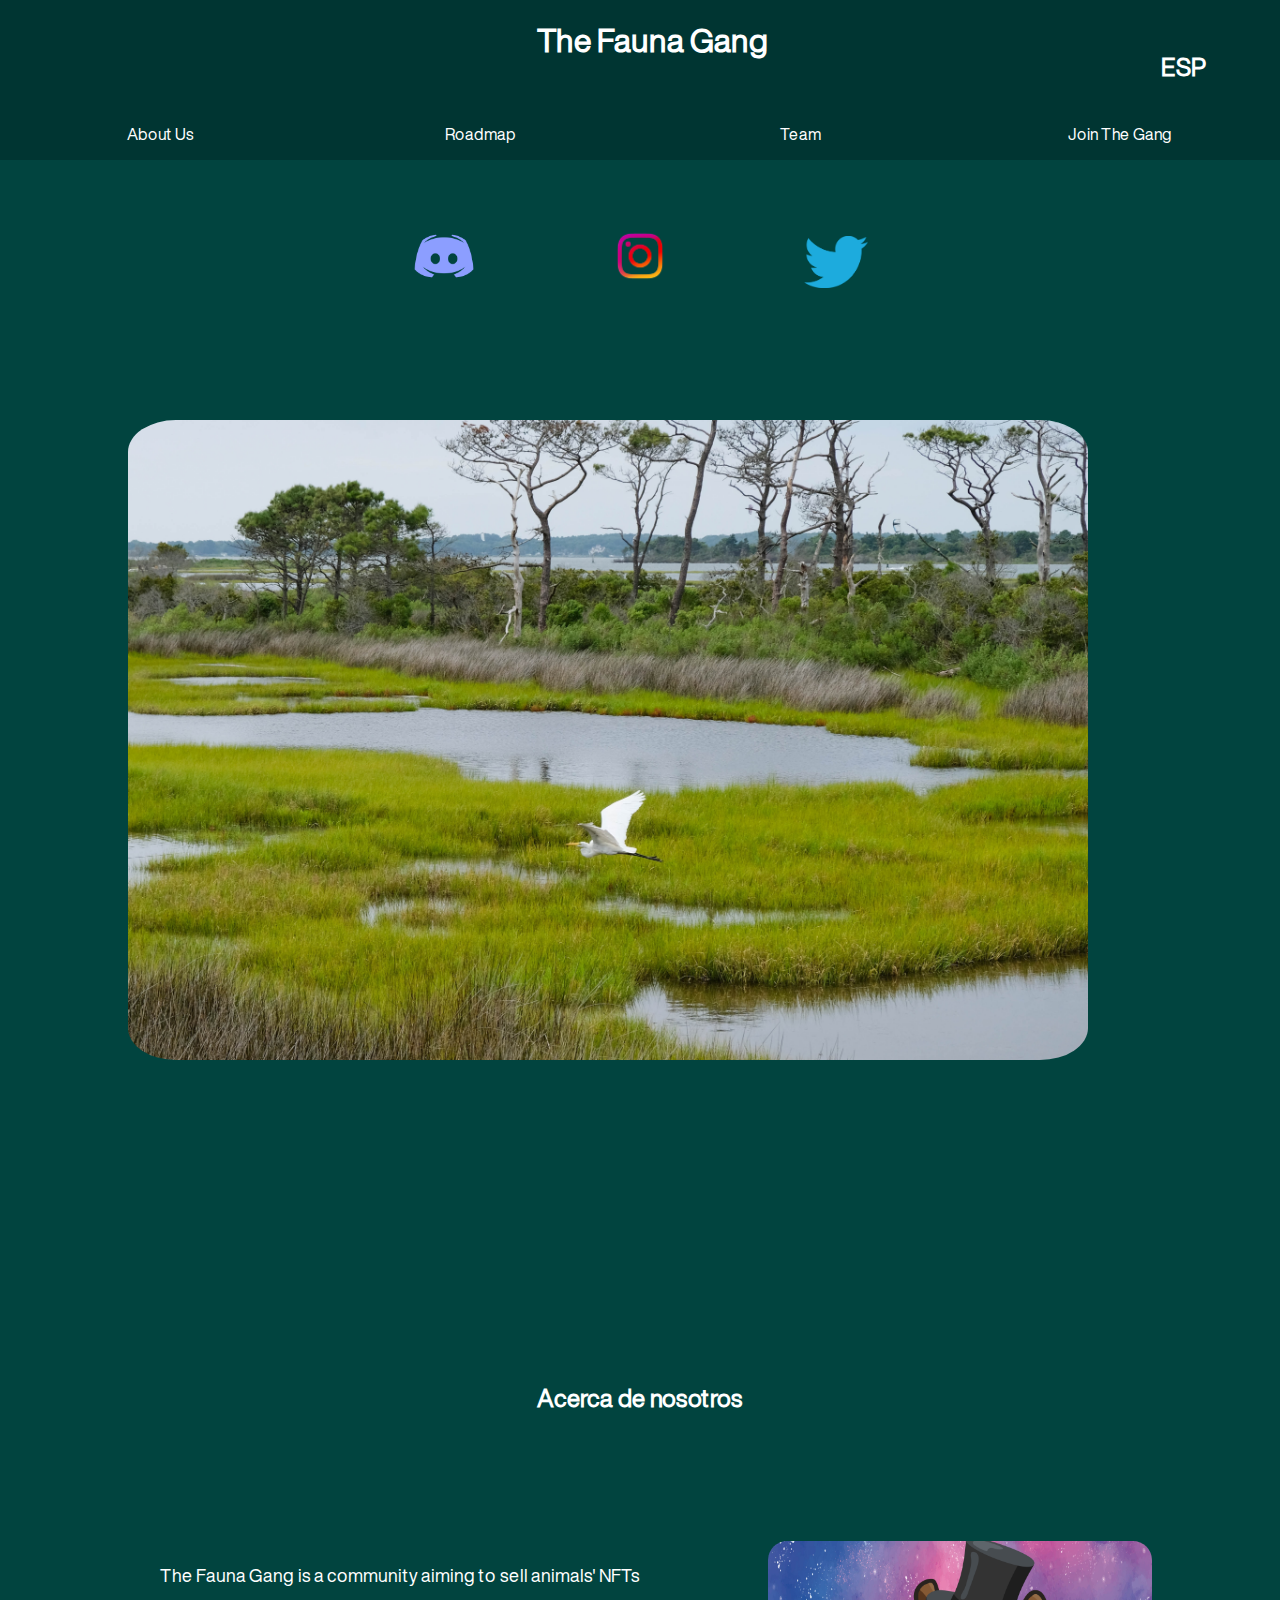
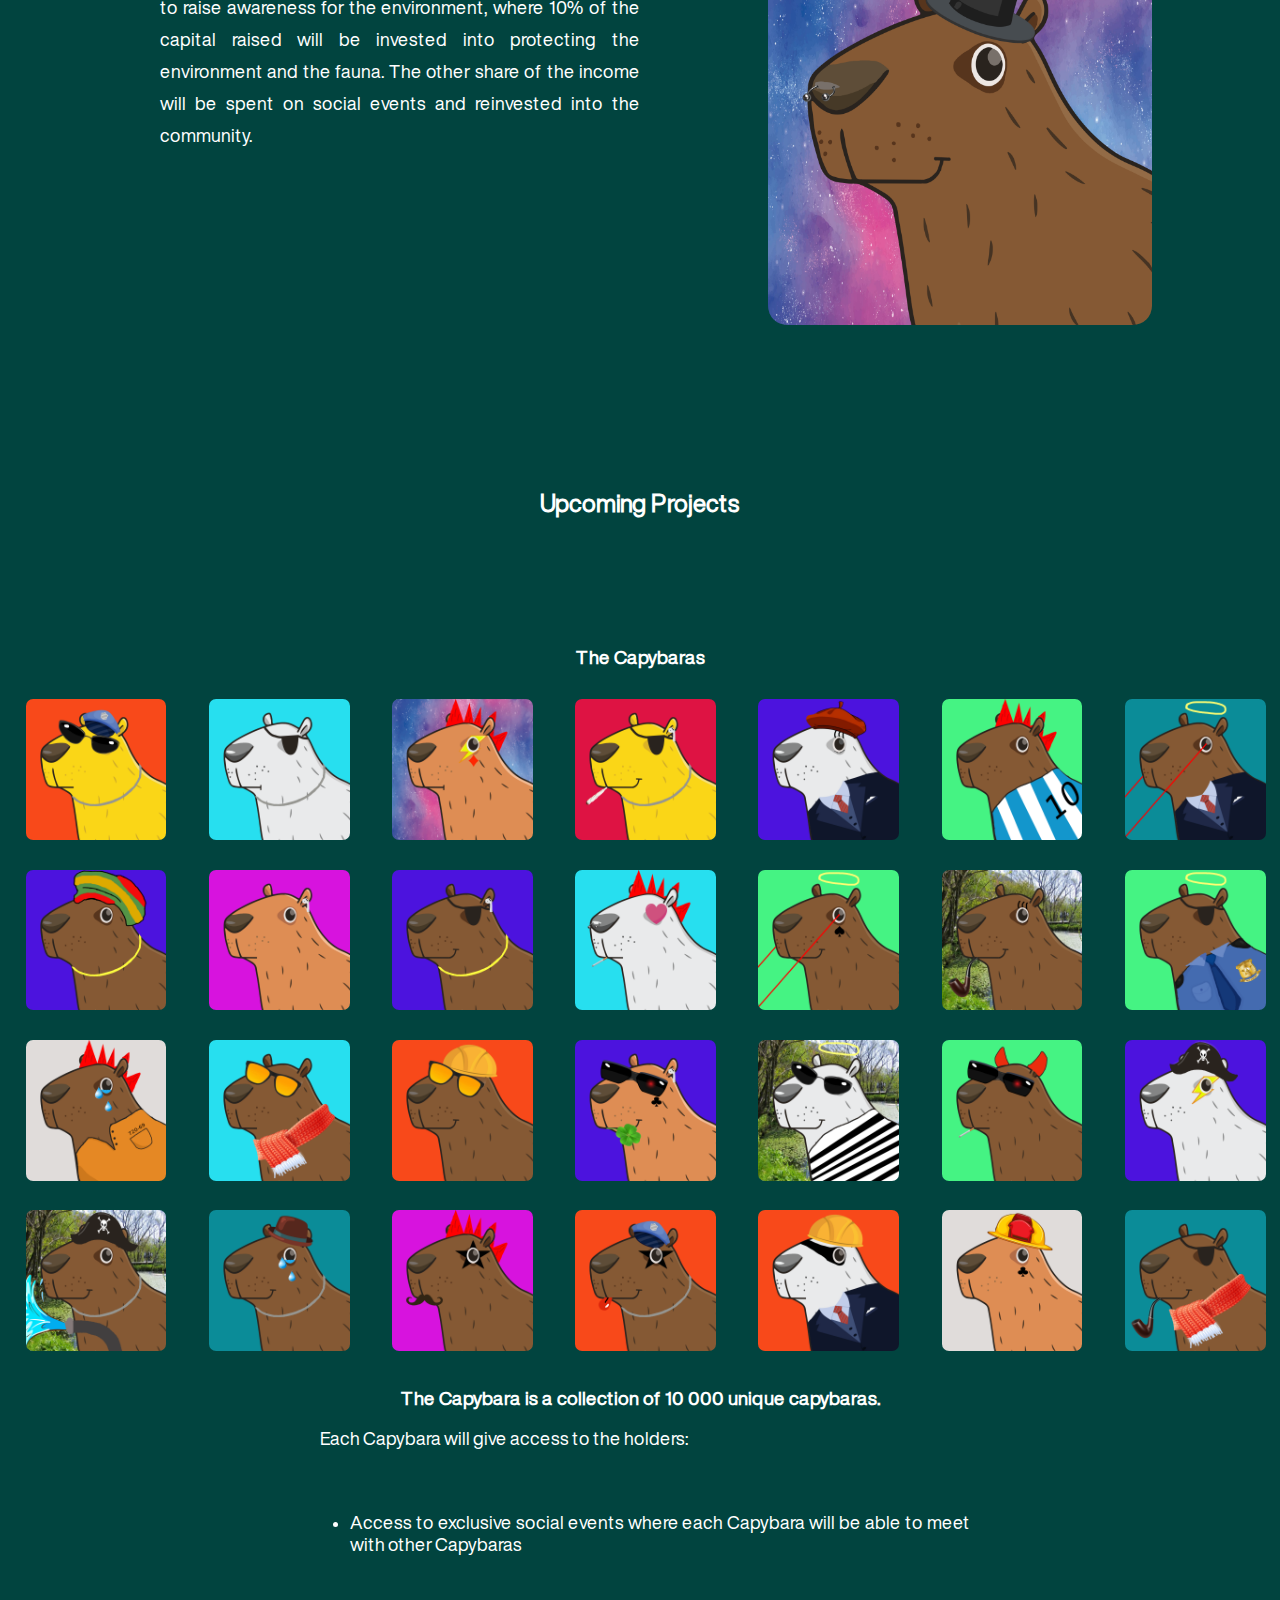
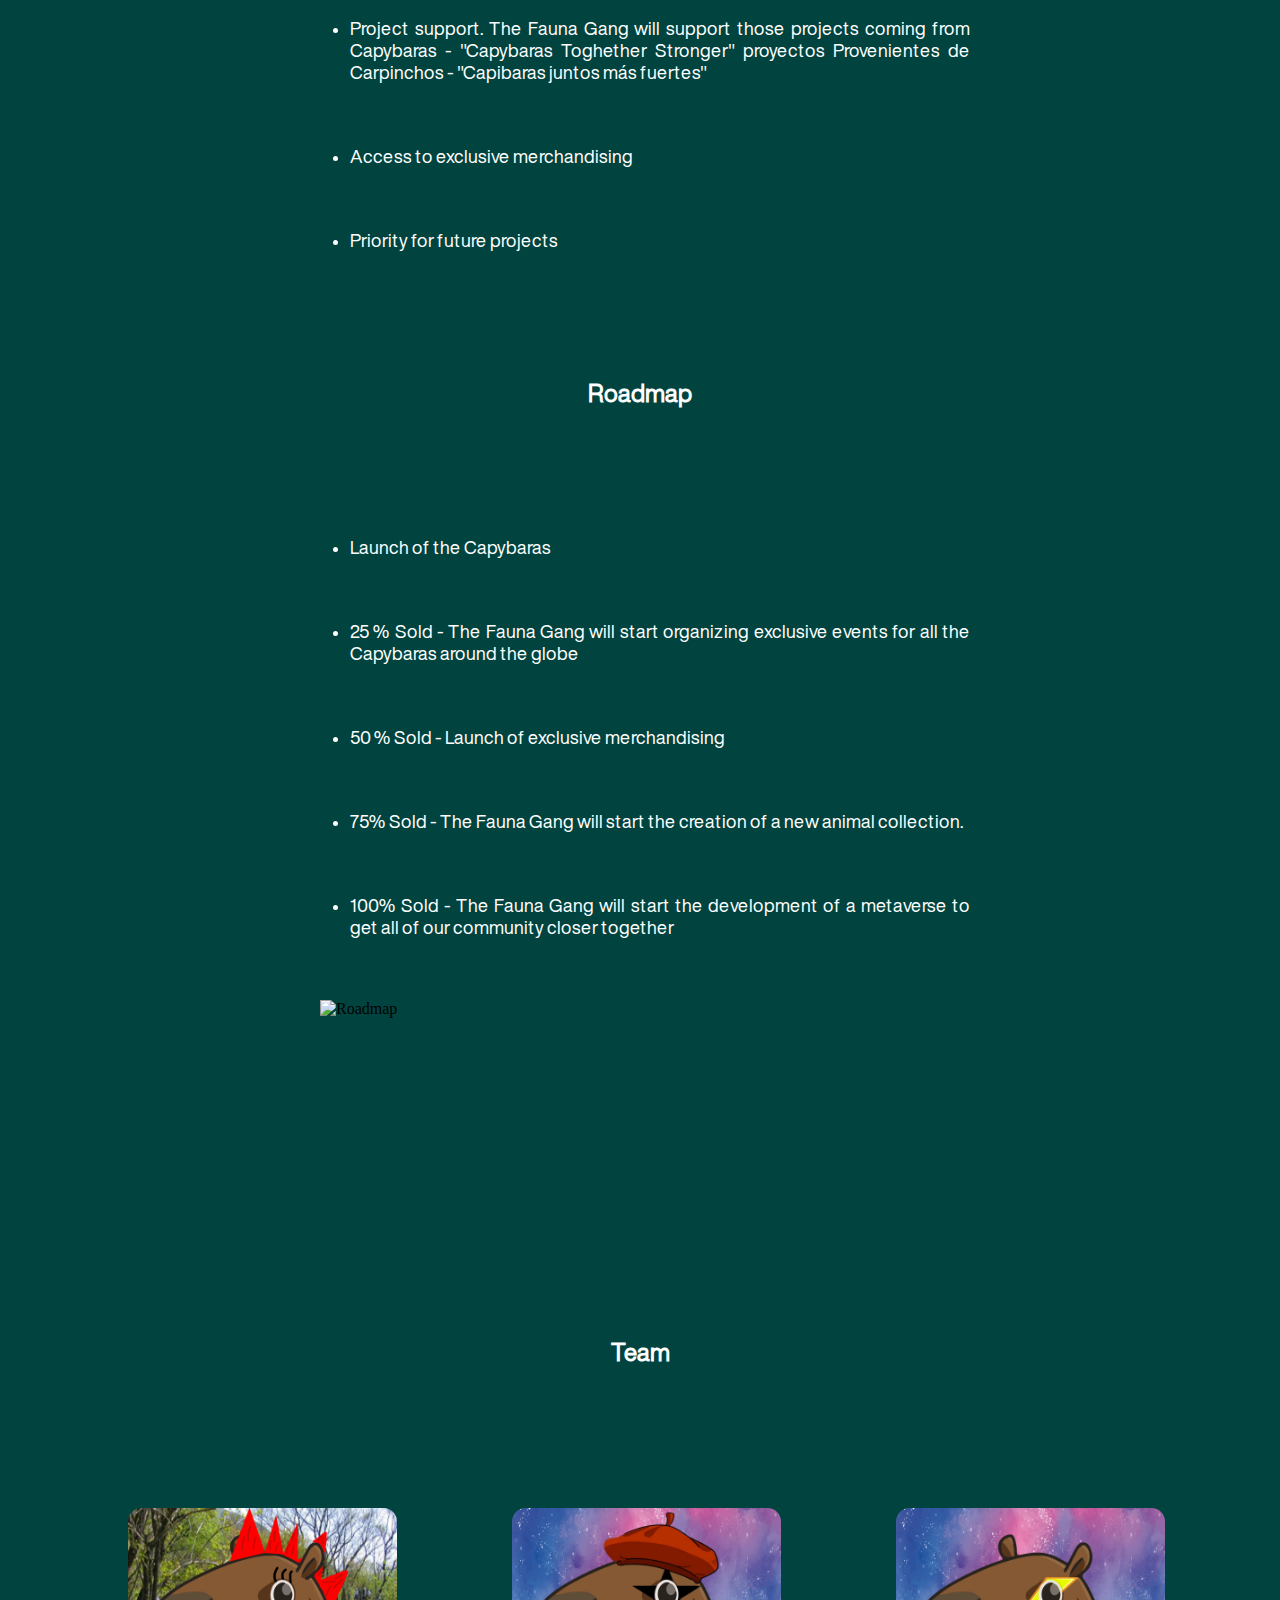
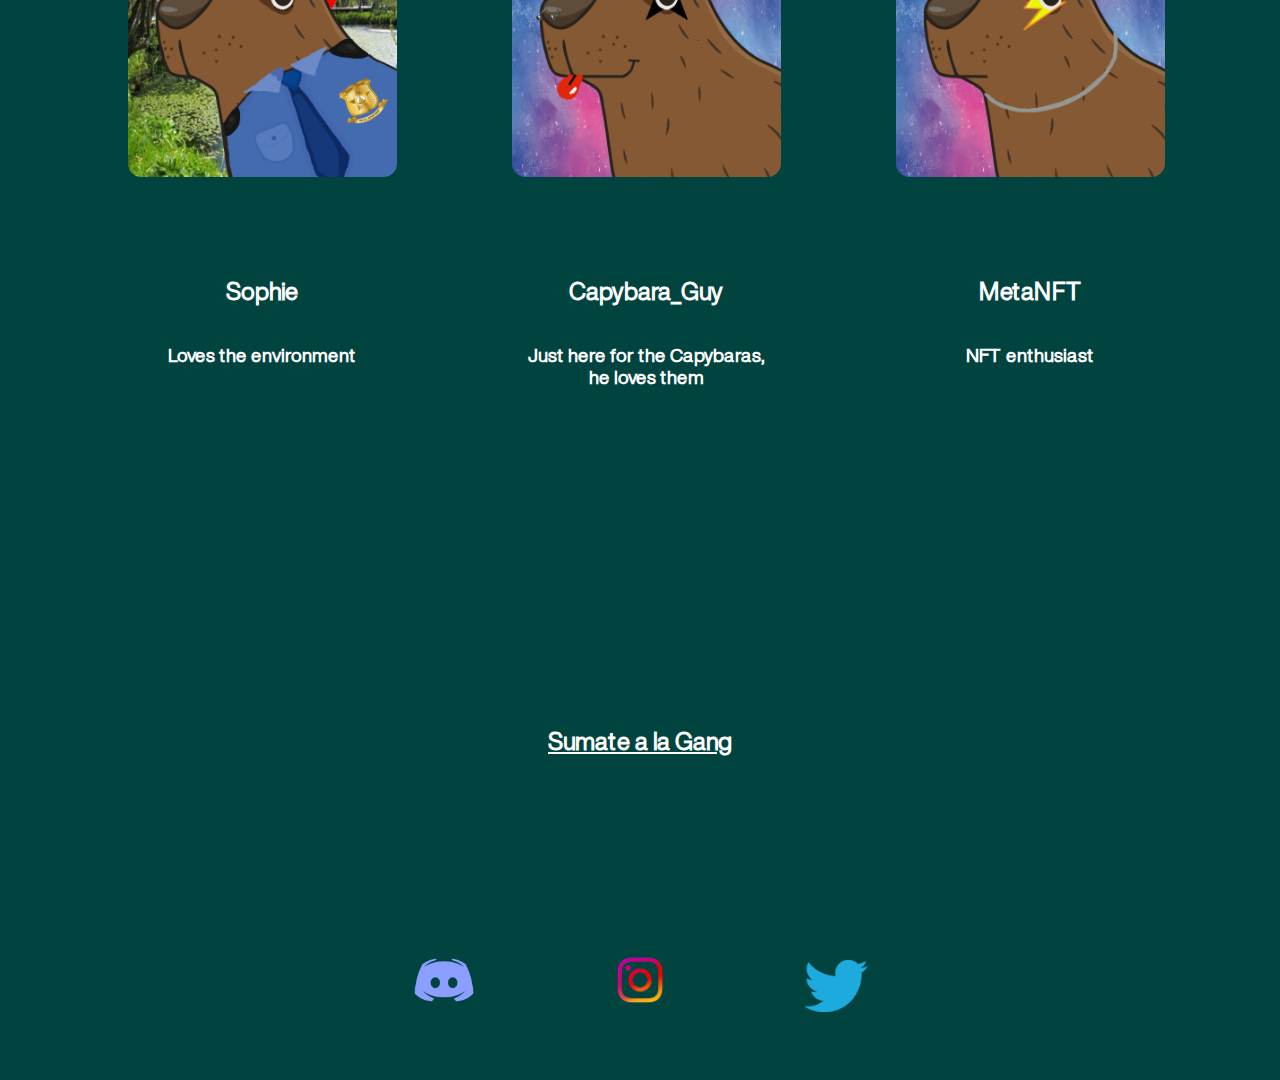
==== english.html @ be714144 "dropdown english" ====
<!DOCTYPE html>
<html>
    <head>
        <Title>The Fauna Gang</Title>
        <link rel="stylesheet" href="style.css">
        <link rel="icon" type="image/png" sizes="32x32" href="images/favicon-32x32.png">
        <meta name="viewport" content="width=device-width">
    </head>
    <body>
        <div id="menu">
            <div id="header">
                <div id="dropdown">
                    <button id="drop_button"><img style="width: 100%;" src="images/menu_logo.png" alt="Menu"></button>
                    <div id="dropdown-content">
                        <a href="#AU">Acerca de nosotros</a>
                        <a href="#Road">Roadmap</a>
                        <a href="#Team">Equipo</a>
                        <a href="#JTG">Join The Gang</a>
                    </div>
                </div>
                <div id = "the_fauna_gang">
                    <h1>The Fauna Gang</h1>
                </div>
                <div id = "language">
                    <a id = "language_link" href="index.html"><h2>ESP</h2></a>
                </div>
            </div>
            <ul id="ulnav">
                <li class="links"><a href="#AU">About Us</a></li>
                <li class="links"><a href="#Road">Roadmap</a></li>
                <li class="links"><a href="#Team">Team</a></li>
                <li class="links"><a href="#JTG">Join The Gang</a></li>
            </ul>
        </div>
        <div class="logosContainer">
            <a href="https://discord.gg/Vk7RZU7Qtj" target="_blank"><img class = "Logos1" src="images/discord.png" alt="Discord"></a>
            <a href="https://instagram.com/thefaunagang" target="_blank"><img class = "Logos1" src="images/Instagram.png" alt="Instagram"></a>
            <a href="https://twitter.com/TheFaunaGang" target="_blank" ><img class = "Logos1" src="images/Twitter.png" alt="Twitter"></a>
        </div>
        <img id = "Wetland"src="images/Wetland.jpg" alt="Wetland">
        <h2 id="AU">Acerca de nosotros</h2>
            <div class="about_us">
                <div id="description">
                    <p>The Fauna Gang is a community aiming to sell 
                        animals' NFTs to raise awareness for the environment, 
                        where 10% of the capital raised will be invested into 
                        protecting the environment and the fauna. The other 
                        share of the income will be spent on social events and 
                        reinvested into the community.</p>
                </div>
                <div id="image_about_us">
                    <img id="capybara_image" src="images/Capibara.PNG" alt="Capibara">
                </div>
            </div>
        <h2> Upcoming Projects</h2>

        <h3> The Capybaras </h3>
        <div>
            <img class = "sample" src="images/21.png" alt="Capibara">
            <img class = "sample" src="images/37.png" alt="Capibara">
            <img class = "sample" src="images/39.png" alt="Capibara">
            <img class = "sample" src="images/44.png" alt="Capibara">
            <img class = "sample" src="images/74.png" alt="Capibara">
            <img class = "sample" src="images/82.png" alt="Capibara">
            <img class = "sample" src="images/039.png" alt="Capibara">
            <img class = "sample" src="images/87.png" alt="Capibara">
            <img class = "sample" src="images/80.png" alt="Capibara">
            <img class = "sample" src="images/92.png" alt="Capibara">
            <img class = "sample" src="images/408.png" alt="Capibara">
            <img class = "sample" src="images/638.png" alt="Capibara">
            <img class = "sample" src="images/844.png" alt="Capibara">
            <img class = "sample" src="images/436.png" alt="Capibara">
            <img class = "sample" src="images/591.png" alt="Capibara">
            <img class = "sample" src="images/737.png" alt="Capibara">
            <img class = "sample" src="images/368.png" alt="Capibara">
            <img class = "sample" src="images/248.png" alt="Capibara">
            <img class = "sample" src="images/468.png" alt="Capibara">
            <img class = "sample" src="images/888.png" alt="Capibara">
            <img class = "sample" src="images/167.png" alt="Capibara">
            <img class = "sample" src="images/087.png" alt="Capibara">
            <img class = "sample" src="images/044.png" alt="Capibara">
            <img class = "sample" src="images/304.png" alt="Capibara">
            <img class = "sample" src="images/374.png" alt="Capibara">
            <img class = "sample" src="images/333.png" alt="Capibara">
            <img class = "sample" src="images/556.png" alt="Capibara">
            <img class = "sample" src="images/391.png" alt="Capibara">
            </div>
        <h3>The Capybara is a collection of 10 000 unique capybaras.</h3>
        <p>Each Capybara will give access to the holders:</p>

            <ul>
                <li class="CapybaraBenefit">Access to exclusive social events where
                    each Capybara will be able to meet with other Capybaras</li>
                <li class="CapybaraBenefit">Project support. The Fauna Gang will support those projects
                    coming from Capybaras - "Capybaras Toghether Stronger"
                    proyectos Provenientes de Carpinchos - "Capibaras juntos más fuertes" </li>
                <li class="CapybaraBenefit">Access to exclusive merchandising </li>
                <li class="CapybaraBenefit">Priority for future projects</li>
            </ul>
        <h2 id="Road" style="margin-top: 10% ;">Roadmap</h2>
        <ul>
            <li class = "Roadmap"> Launch of the Capybaras</li>
            <li class = "Roadmap"> 25 % Sold - The Fauna Gang will start organizing 
                exclusive events for all the Capybaras around the globe 
            </li>
            <li class = "Roadmap"> 50 % Sold - Launch of exclusive merchandising</li>
            <li class = "Roadmap"> 75% Sold - The Fauna Gang will start the creation of a new animal collection.</li>
            <li class = "Roadmap"> 100% Sold - The Fauna Gang will start the development of a metaverse
                to get all of our community closer together
            </li> 
        </ul>
        <img id="roadmap_image" src="images/Roadmap.jpg" alt="Roadmap">
        <h2 id="Team">Team</h2>
        <div id="team_div">
            <div style="margin-left:10% ;" class="team_member">
                <img class="team_image" src="images/Sophie.png" alt="Sophie">
                <h2 class = "member_name">Sophie</h2>
                <h3 class="member_description">Loves the environment</h3>
            </div>
            <div class="team_member">
                <img class="team_image" src="images/Capibara_Guy.png" alt="Capibara_Guy">
                <h2 class = "member_name">Capybara_Guy</h2>
                <h3 class="member_description">Just here for the Capybaras,<br>
                    he loves them</h3>
            </div>
            <div class="team_member">
                <img class="team_image"  src="images/MetaNFT.png" alt="MetaNFT">
                <h2 class = "member_name">MetaNFT</h2>
                <h3 class="member_description">NFT enthusiast</h3>
            </div>
        </div>
        <div id="team_div_phone">
            <div class="team_member_phone">
                <h2 class = "member_name_phone">Sophie</h2>
                <img class="team_image_phone" src="images/Sophie.png" alt="Sophie">
                <h3 class="member_description_phone">Loves the environment</h3>
            </div>
            <div class="team_member_phone">
                <h2 class = "member_name_phone">Capybara_Guy</h2>
                <img class="team_image_phone" src="images/Capibara_Guy.png" alt="Capibara_Guy">
                <h3 class="member_description_phone">Just here for the Capybaras,<br>
                    he loves them</h3>
            </div>
            <div class="team_member_phone">
                <h2 class = "member_name_phone">MetaNFT</h2>
                <img class="team_image_phone"  src="images/MetaNFT.png" alt="MetaNFT">
                <h3 class="member_description_phone">NFT enthusiast</h3>
            </div>
        </div>
        <a href="https://discord.gg/Vk7RZU7Qtj" target="_blank" ><h2 id="JTG">Sumate a la Gang</h2></a>
        <div class="logosContainer">
            <a href="https://discord.gg/Vk7RZU7Qtj" target="_blank"><img class = "Logos" src="images/discord.png" alt="Discord"></a>
            <a href="https://instagram.com/thefaunagang" target="_blank"><img class = "Logos" src="images/Instagram.png" alt="Instagram"></a>
            <a href="https://twitter.com/TheFaunaGang" target="_blank"><img class = "Logos" src="images/Twitter.png" alt="Twitter"></a>
        </div>
    </body>
</html>
---- style.css ----
@import url("Fonts/HelveticaNowDisplay-Regular/style.css");
@import url("Fonts/HelveticaNowDisplay-Bold");

html {
    overflow-x:hidden ;
    height: 100%;
    width:100%;
    margin:0%;
}
/*Texto y su estilo */
h1,h2,h3,p,li,a{
    font-family:'Helvetica Now Display', 'Trebuchet MS', 'Lucida Sans Unicode', 'Lucida Grande', 'Lucida Sans', Arial, sans-serif;
}

h1,h2,h3 {color: white; text-align: center;}
h2 {
    margin-top: 25%;
    margin-bottom: 10%;
}

p, .Roadmap{
    color: white; text-align:justify;
    margin-left: 25% ;
    font-size:large;
}

@media (max-width:1200px){
    h1{font-size: 24pt;}
    h2,p{font-size: 18pt;}
    h3{font-size: 12pt;}
    a{font-size: 18pt;}
}

/*Links*/
a{color: white;}
a:hover {color: greenyellow;}


/*body*/
body{
    margin: 0 auto;
    background-color: rgb(1, 68, 63);
    overflow-x:hidden;
}

/*Header */
#menu {
    position: top;
    background-color: rgb(0, 53, 50);
    width: 100%;
}
#header{
    display: flex;
}
#the_fauna_gang{
    width: 85%;
    float: left;
}
#the_fauna_gang > h1{
   text-align: center;
   margin-left: 20%;
}
#language{
    width: 15%;
    float: left;
}
#language_link {
    border-radius: 10%;
    display: block;
    color: white;
    padding: 5%;
    text-align: center;
    text-decoration: none;
}
#language_link:hover:not(.active) {
    background-color: rgb(0, 34, 32);
  }

#ulnav{
    list-style-type: none;
    margin: 0;
    padding: 0;
    overflow: hidden;
}
.links{
    width: 25%;
    float: left;
    
}
.links a {
    border-radius: 10%;
    display: block;
    color: white;
     text-align: center;
    padding: 5%;
    text-decoration: none;
}
.links a:hover:not(.active) {
    background-color: rgb(0, 34, 32);
  }
@media (max-width:1200px){
    .links{
        float: none;
        width: 100%;
    }
}
.logosContainer{
    text-align: center;
}
.Logos1 {
    width: 5%;
    margin: 5%;
    border-radius: 5%;
}
table {width: 100%;}

@media(max-width:1200px){
    #ulnav{display: none;}
}

/*Dropdown*/
#drop_button {
    background-color: rgb(0, 53, 50);
    color: white;
    margin-top: 10%;
    padding-left: 10%;
    border: none;
    cursor: pointer;
  }
  
  #dropdown {
    position:absolute;
    width: 20%;
    display: inline-block;
    border-radius: 5%;
  }
  
  #dropdown-content {
    display: none;
    position: absolute;
    background-color: rgb(0, 53, 50);;
    min-width: 160px;
    box-shadow: 0px 8px 16px 0px rgba(0,0,0,0.2);
    z-index: 1;
  }
  
  #dropdown-content a {
    color: white;
    padding: 10%;
    text-decoration: none;
    display: block;
  }
  
  #dropdown-content a:hover {background-color: rgb(0, 34, 32)}
  
  #dropdown:hover #dropdown-content {
    display: block;
  }
  
  #dropdown:hover #drop_button {
    background-color: rgb(0, 34, 32);
  }
  @media(min-width:1200px){
    #dropdown,#drop_button, #dropdown-content{display: none;}
}
@media(max-width:1200px){
    #the_fauna_gang{
        width: 65%;
        margin-left: 15%;
        float: left;
    }
    
}
/*Foto*/
#Wetland {
    width: 75%;
    margin-top: 5% ;
    margin-left: 10%;
    margin-right : 10%;
    border-radius: 5%;

     
}
/*About Us */
#about_us{
    width: 100%;
    display: flex;
}
#capybara_image{
    width: 60%;
    border-radius: 5%;
    margin-bottom: 25%;
}
#description{
    text-align: center;
    width: 50%;
    float: left;
    line-height: 200%;
}
#image_about_us{
    width: 50%;
    float: left;
    text-align: center;
}
@media (max-width:1200px){
    #about_us{
        width: 100%;
    }
    #capybara_image{
        width: 60%;
        border-radius: 5%;
        margin-bottom: 25%;
    }
    #description{
        text-align: center;
        width: 100%;
        margin-right: 25%;
    } 
    #description > p{
        margin-right: 25%;
    }
    #image_about_us{
        width: 100%;
        text-align: center;
    }
}

/*The Capibara Gang*/
.sample {width: 11%;
    margin: 1%;
    margin-left: 2%;
    margin-top: 1%;
    border-radius: 5%;
}
@media (max-width:1200px){
    .sample{
        width: 20%;
        margin: 1%;
        margin-left: 2%;
        margin-top: 1%;
        border-radius: 5%;
    }
}

/* Cabybara */

.CapybaraBenefit{
    font-size: large;
    margin-top: 5%;
    margin-left: 25%;
    margin-right:25%;
    color: white; text-align:justify;
}

/*Roadmap*/
.Roadmap {
    margin-bottom: 5%;
    margin-right: 25%;
}
#roadmap_image{
    width: 50%;
    margin-left: 25%;
}

@media (max-width:1200px) {
    p {font-size: larger;}
}

/*Team*/

@media (min-width:1200px){
    #team_div_phone{
        display: none;
    }
}
#team_div{
    display: flex;
    flex-wrap: wrap;
}
.team_member{
    width: 30%;
    margin-top: 1%;

}
.team_image{
    width: 70%;
    text-align: center;
    border-radius: 5%;
}
.member_name{
    color: white;
    text-align: center;
    width: 70%;
}
.member_description{
    text-align: center;
    width: 70%;
}
@media(max-width:1200px){
    #team_div{display: none;}
}
#team_div{
    width:100%
}
.member_name_phone{
    text-align: center;
}
.team_image_phone{
    width: 70%;
    text-align: center;
    border-radius: 5%;
    margin-left: 15%;
    margin-right: 25%;
}
/*Contactos */
.Logos {
    width: 5%;
    margin: 5%;   
    border-radius: 5%;
}
@media (max-width:1200px){
    .Logos,.Logos1{width: 20%;}
}
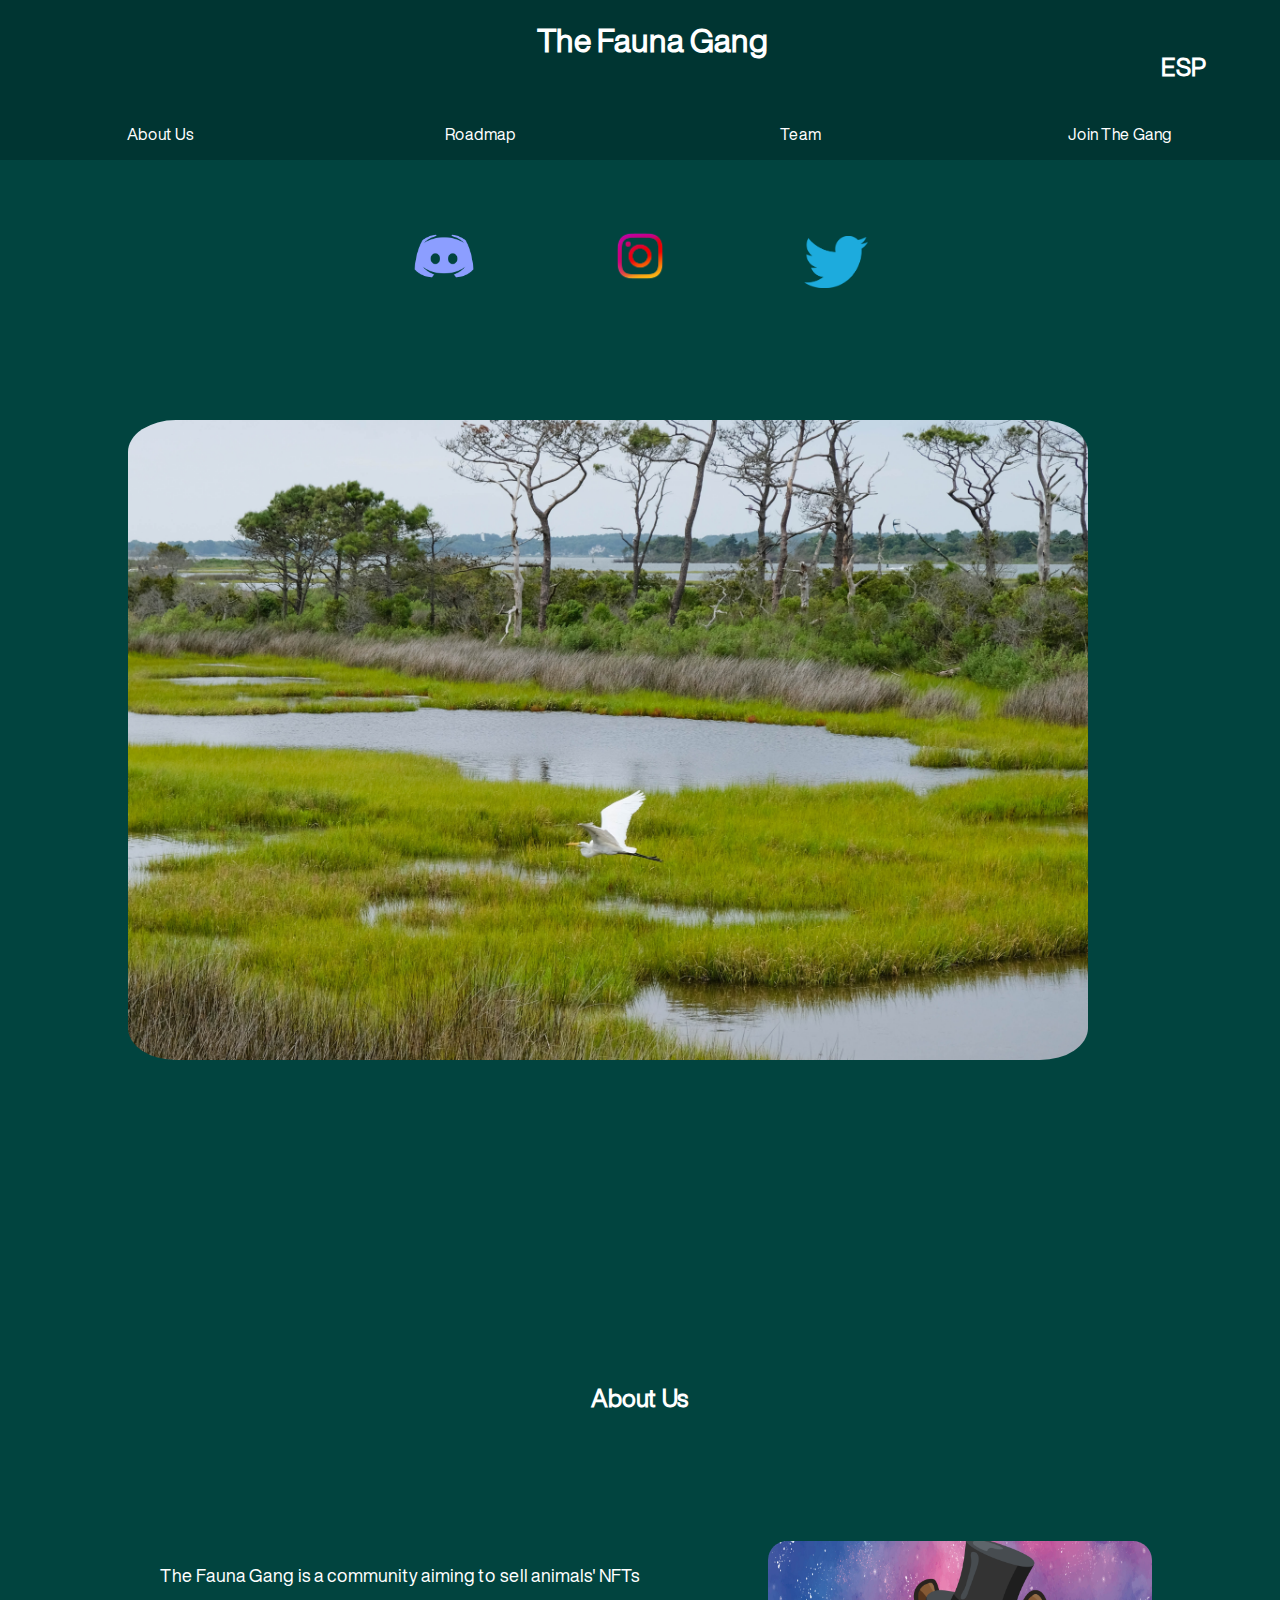
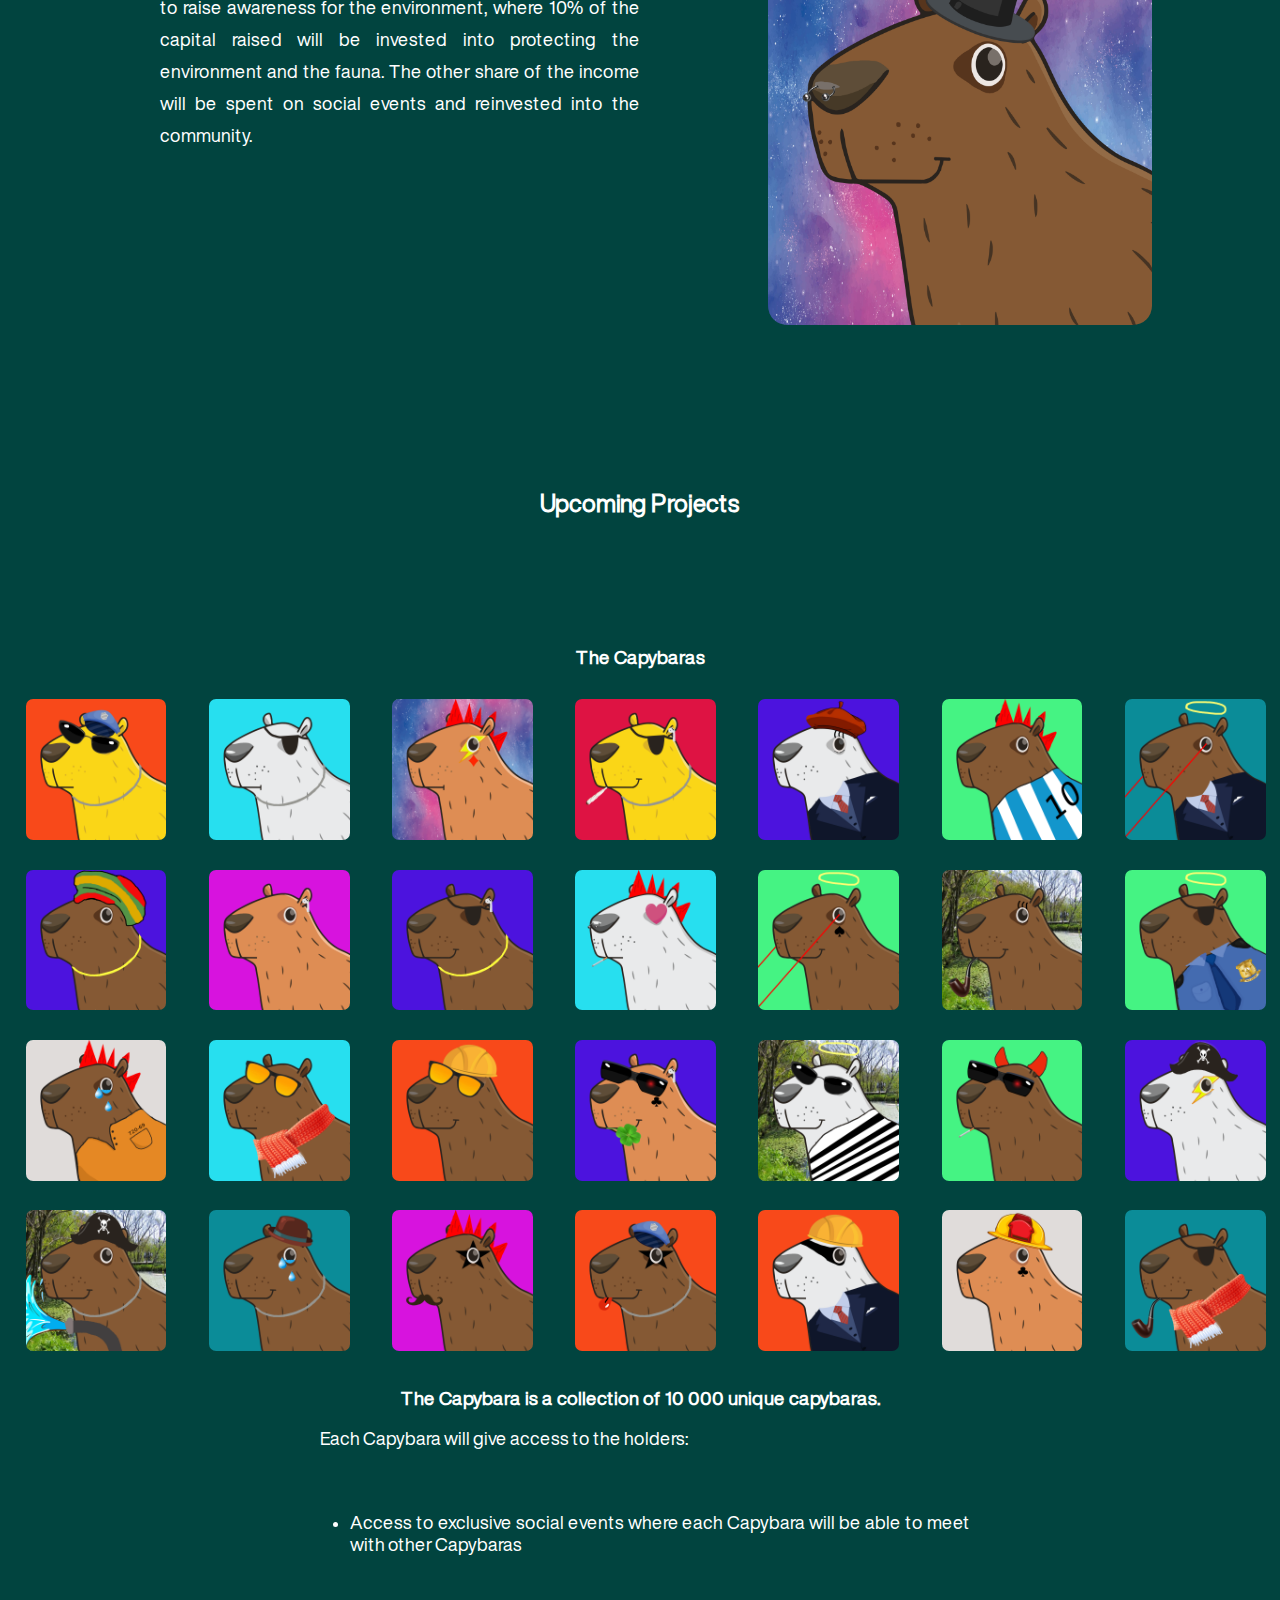
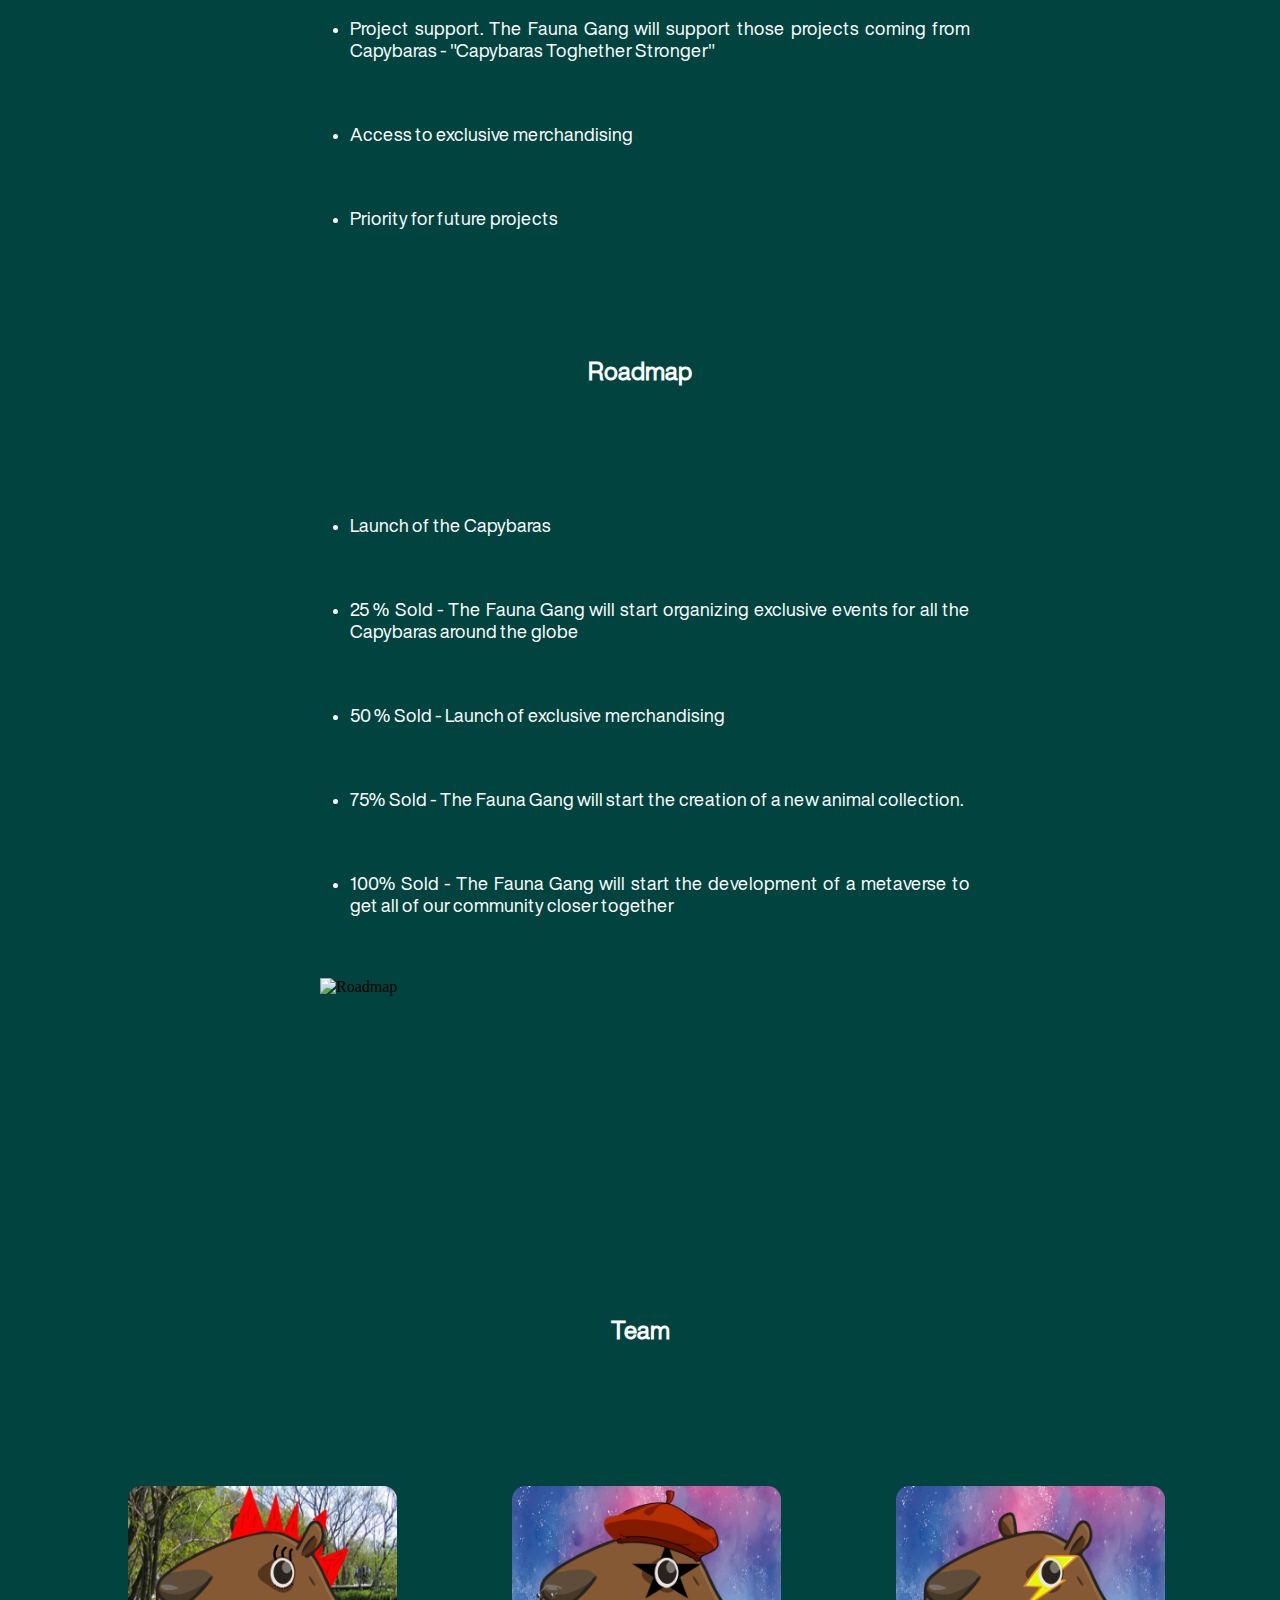
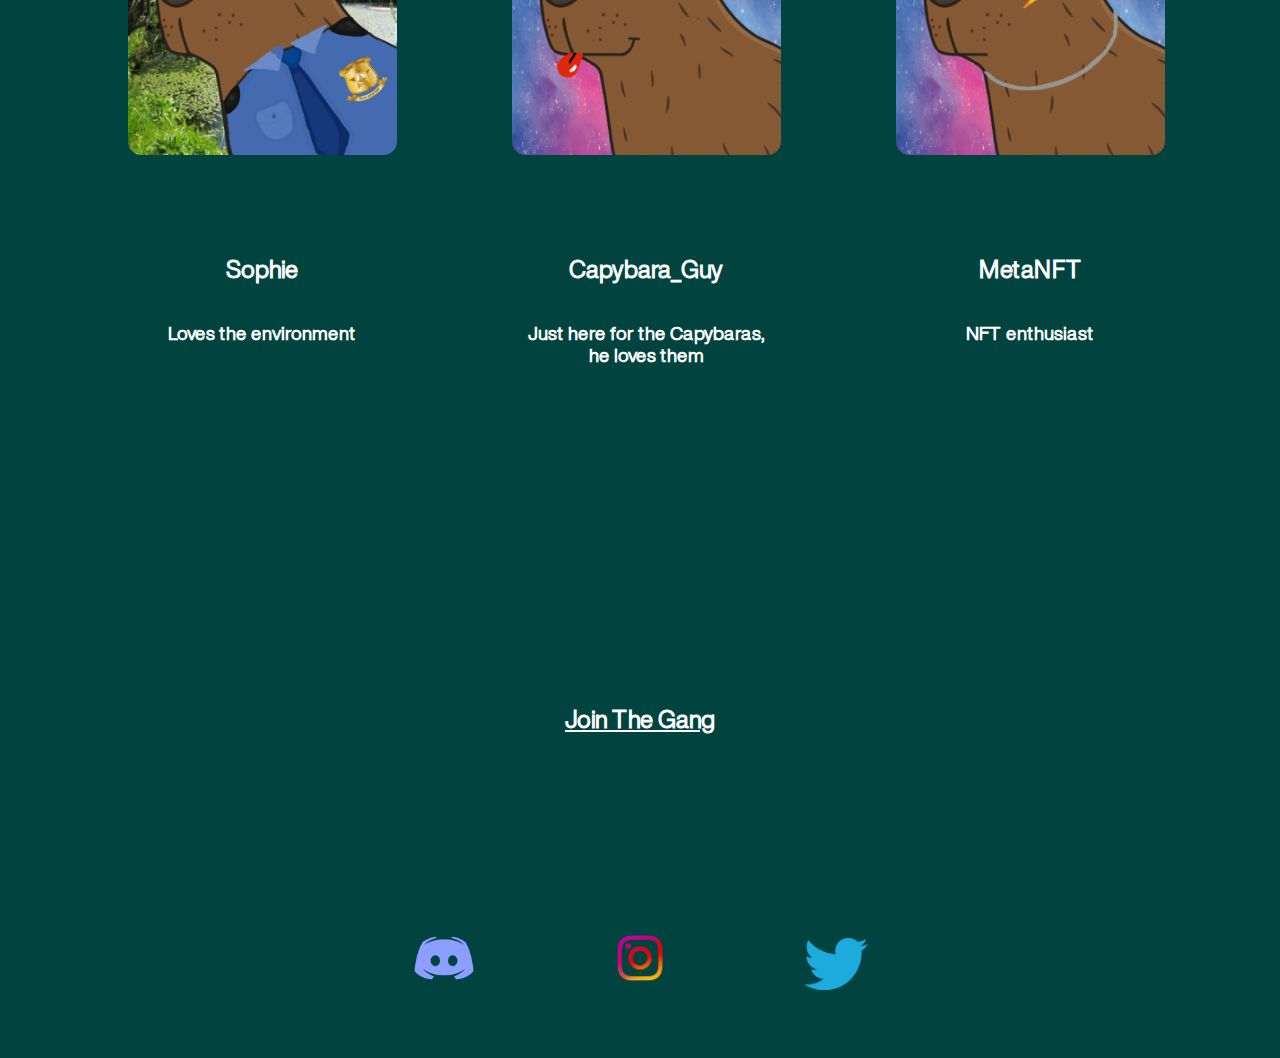
==== commit 63a48785: "traduccion comleta english" ====
--- a/english.html
+++ b/english.html
@@ -12,9 +12,9 @@
                 <div id="dropdown">
                     <button id="drop_button"><img style="width: 100%;" src="images/menu_logo.png" alt="Menu"></button>
                     <div id="dropdown-content">
-                        <a href="#AU">Acerca de nosotros</a>
+                        <a href="#AU">About Us</a>
                         <a href="#Road">Roadmap</a>
-                        <a href="#Team">Equipo</a>
+                        <a href="#Team">Team</a>
                         <a href="#JTG">Join The Gang</a>
                     </div>
                 </div>
@@ -38,7 +38,7 @@
             <a href="https://twitter.com/TheFaunaGang" target="_blank" ><img class = "Logos1" src="images/Twitter.png" alt="Twitter"></a>
         </div>
         <img id = "Wetland"src="images/Wetland.jpg" alt="Wetland">
-        <h2 id="AU">Acerca de nosotros</h2>
+        <h2 id="AU">About Us</h2>
             <div class="about_us">
                 <div id="description">
                     <p>The Fauna Gang is a community aiming to sell 
@@ -92,8 +92,7 @@
                 <li class="CapybaraBenefit">Access to exclusive social events where
                     each Capybara will be able to meet with other Capybaras</li>
                 <li class="CapybaraBenefit">Project support. The Fauna Gang will support those projects
-                    coming from Capybaras - "Capybaras Toghether Stronger"
-                    proyectos Provenientes de Carpinchos - "Capibaras juntos más fuertes" </li>
+                    coming from Capybaras - "Capybaras Toghether Stronger" </li>
                 <li class="CapybaraBenefit">Access to exclusive merchandising </li>
                 <li class="CapybaraBenefit">Priority for future projects</li>
             </ul>
@@ -147,7 +146,7 @@
                 <h3 class="member_description_phone">NFT enthusiast</h3>
             </div>
         </div>
-        <a href="https://discord.gg/Vk7RZU7Qtj" target="_blank" ><h2 id="JTG">Sumate a la Gang</h2></a>
+        <a href="https://discord.gg/Vk7RZU7Qtj" target="_blank" ><h2 id="JTG">Join The Gang</h2></a>
         <div class="logosContainer">
             <a href="https://discord.gg/Vk7RZU7Qtj" target="_blank"><img class = "Logos" src="images/discord.png" alt="Discord"></a>
             <a href="https://instagram.com/thefaunagang" target="_blank"><img class = "Logos" src="images/Instagram.png" alt="Instagram"></a>
--- a/style.css
+++ b/style.css
@@ -168,6 +168,7 @@
         width: 65%;
         margin-left: 15%;
         float: left;
+        text-align: center;
     }
     
 }
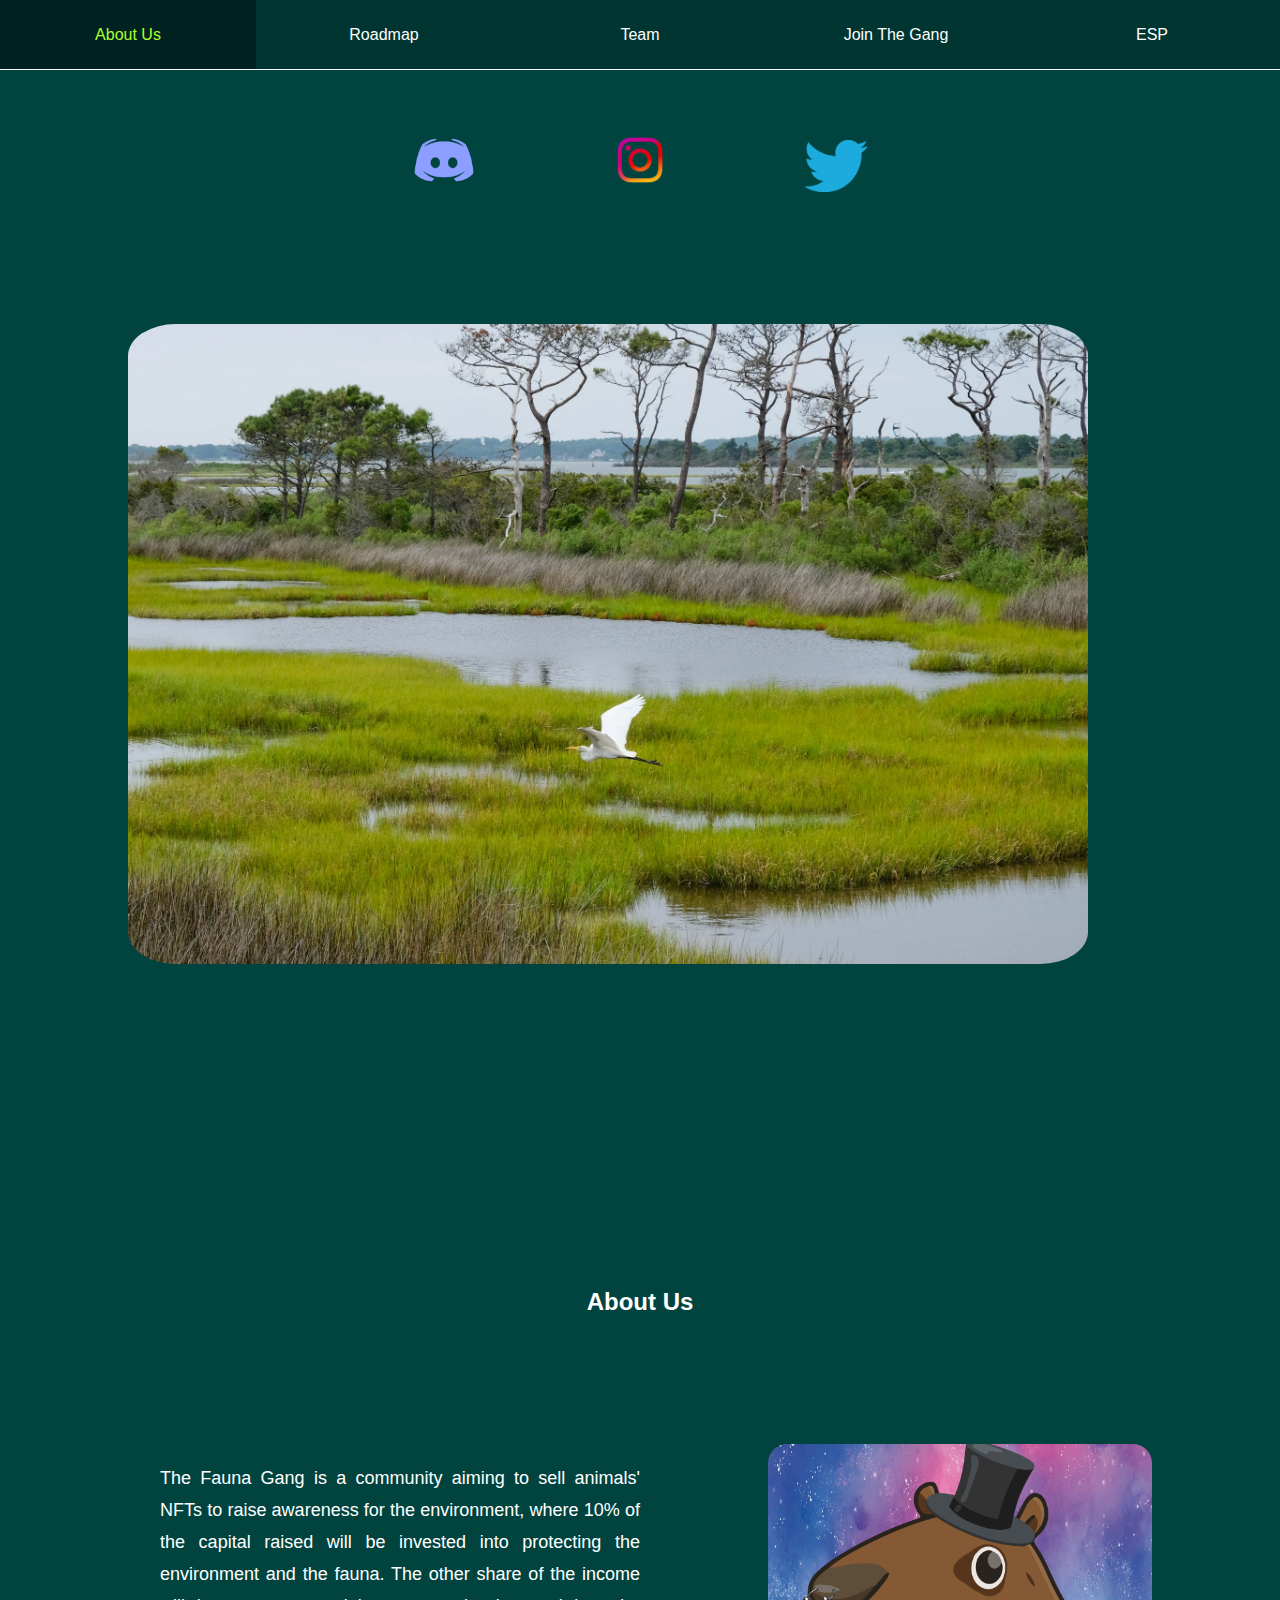
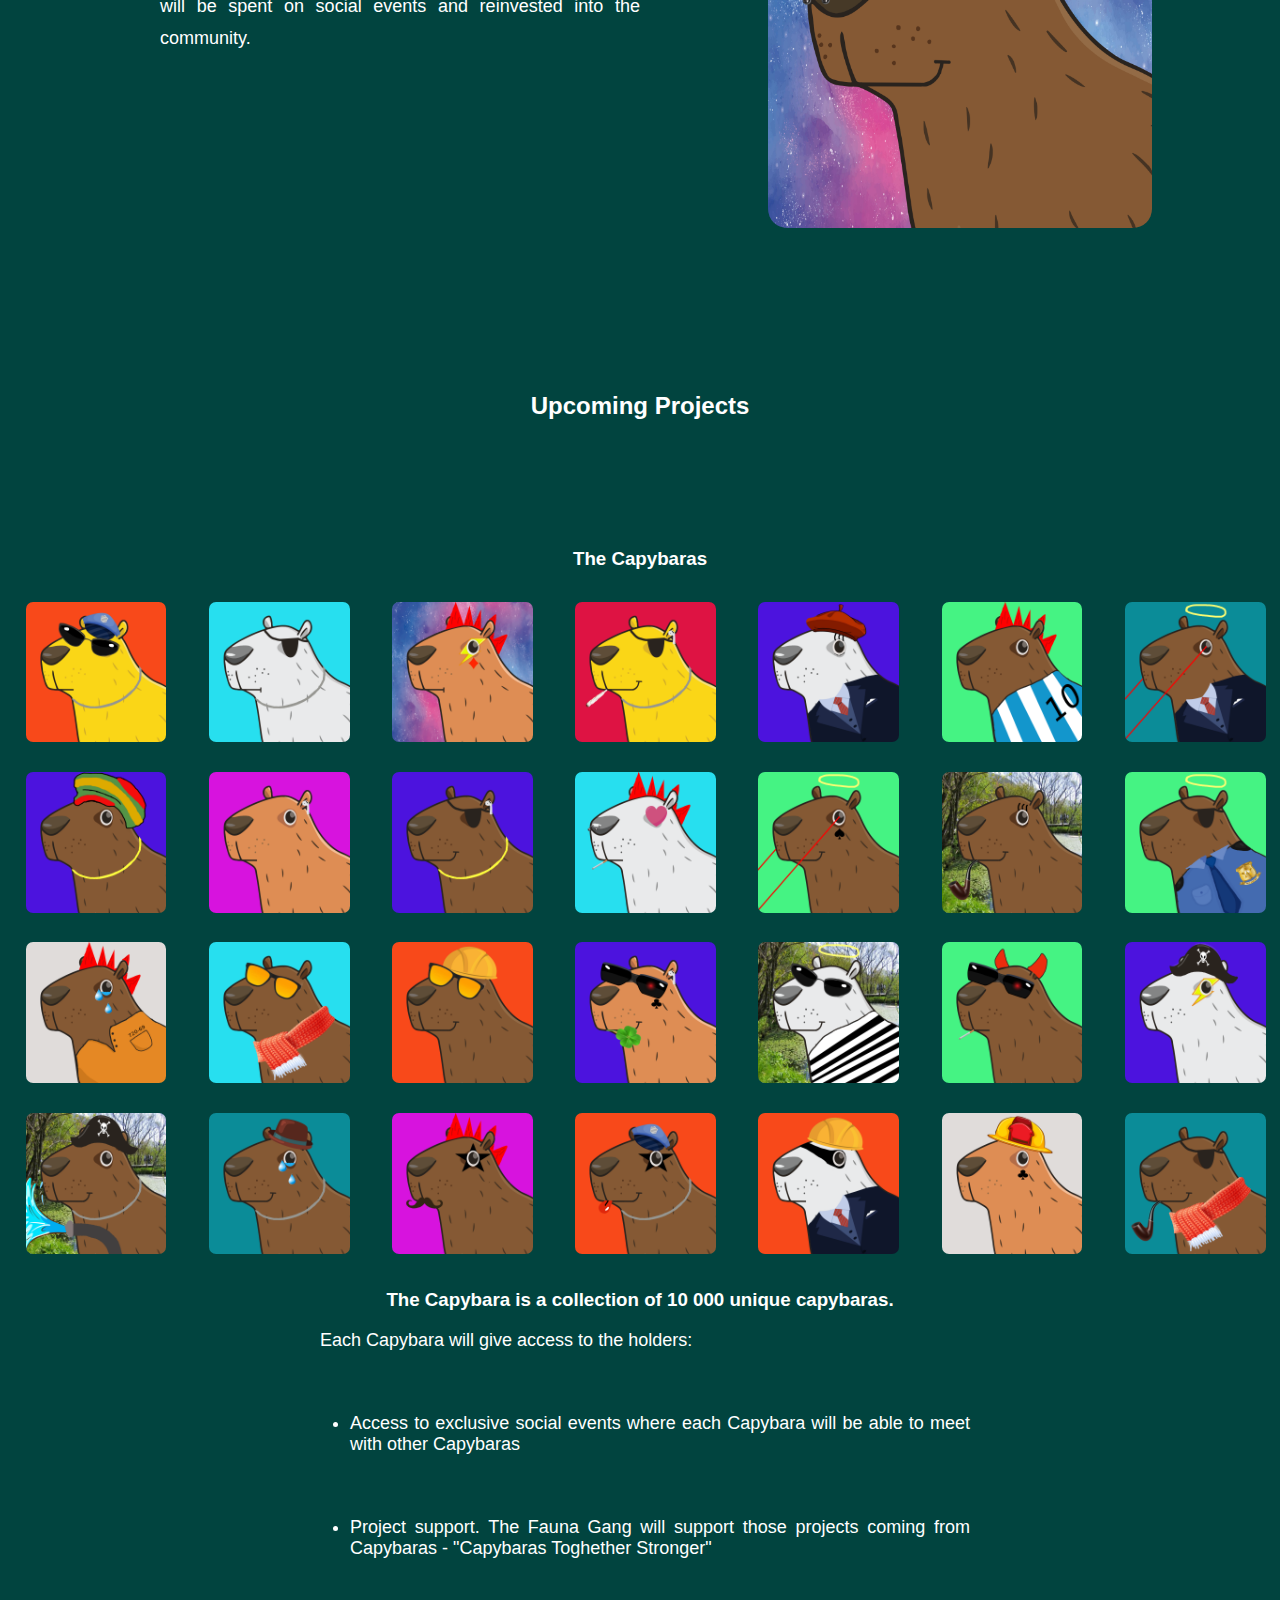
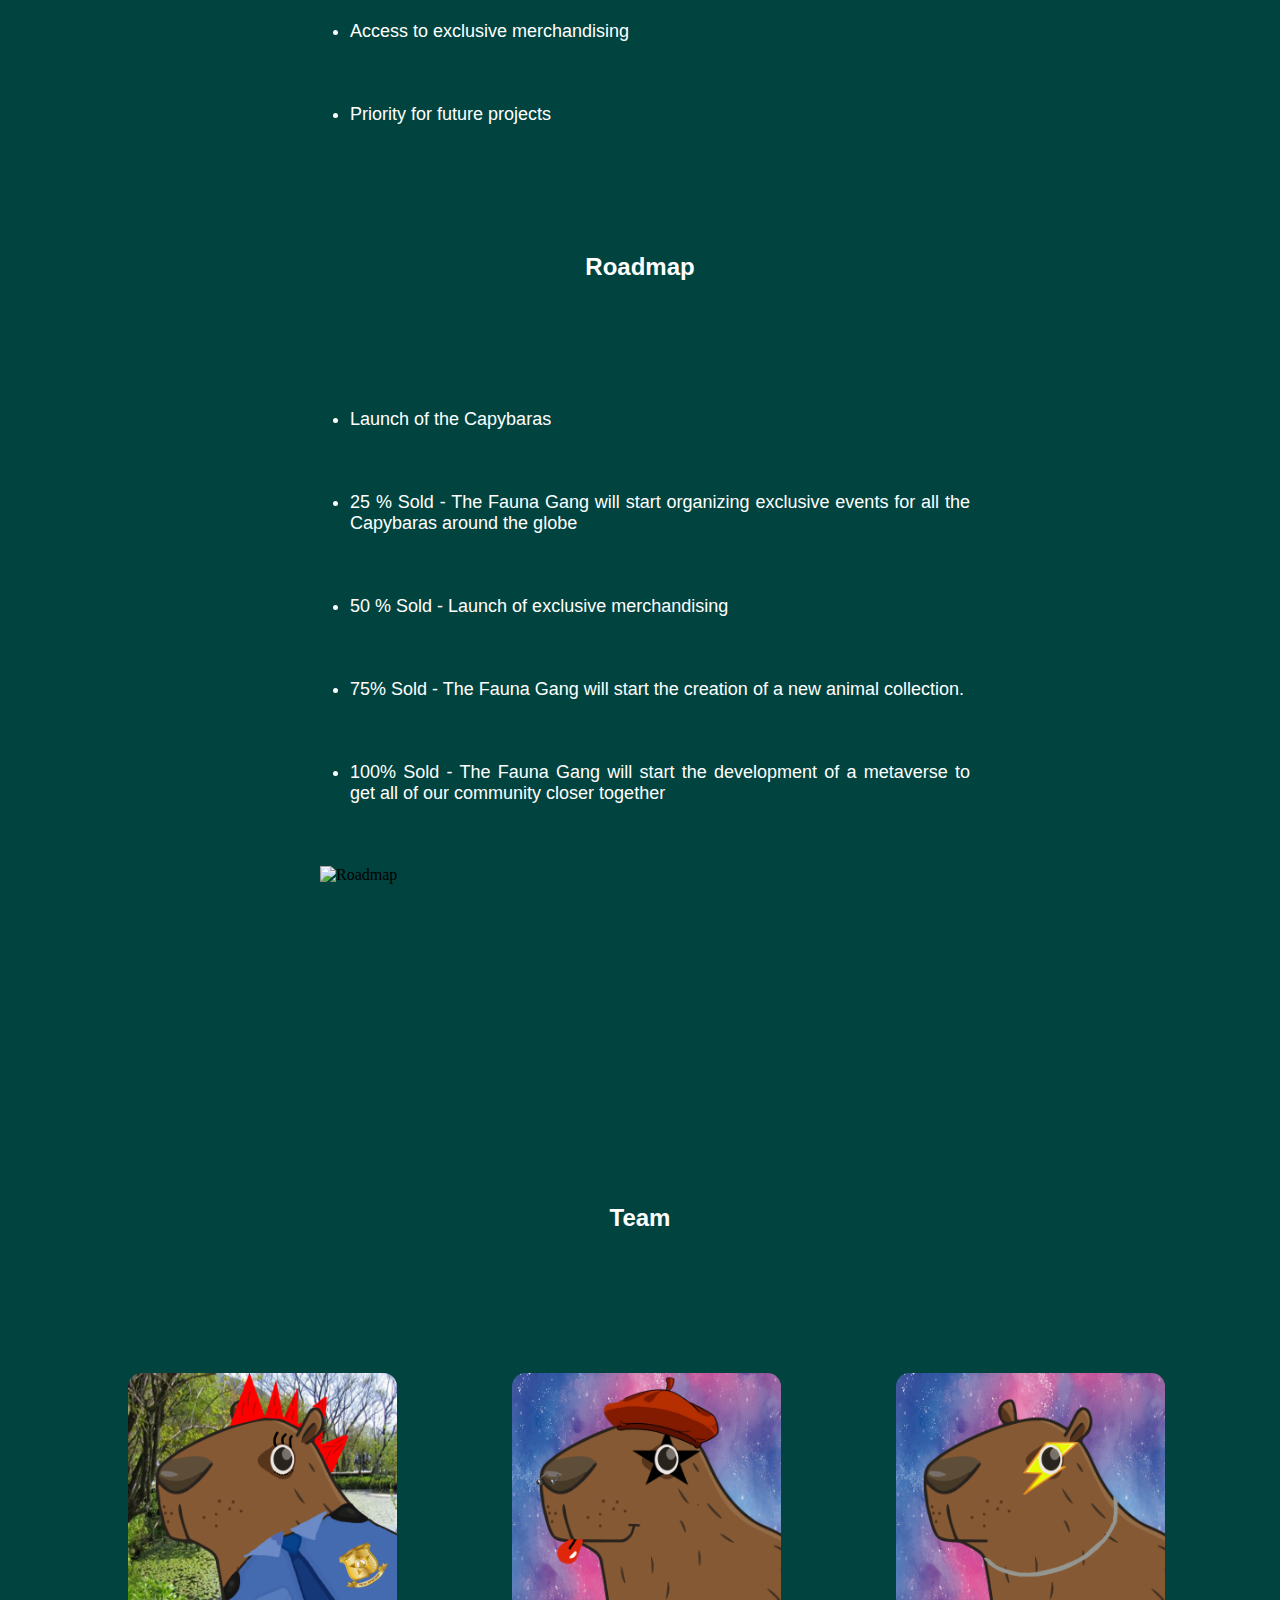
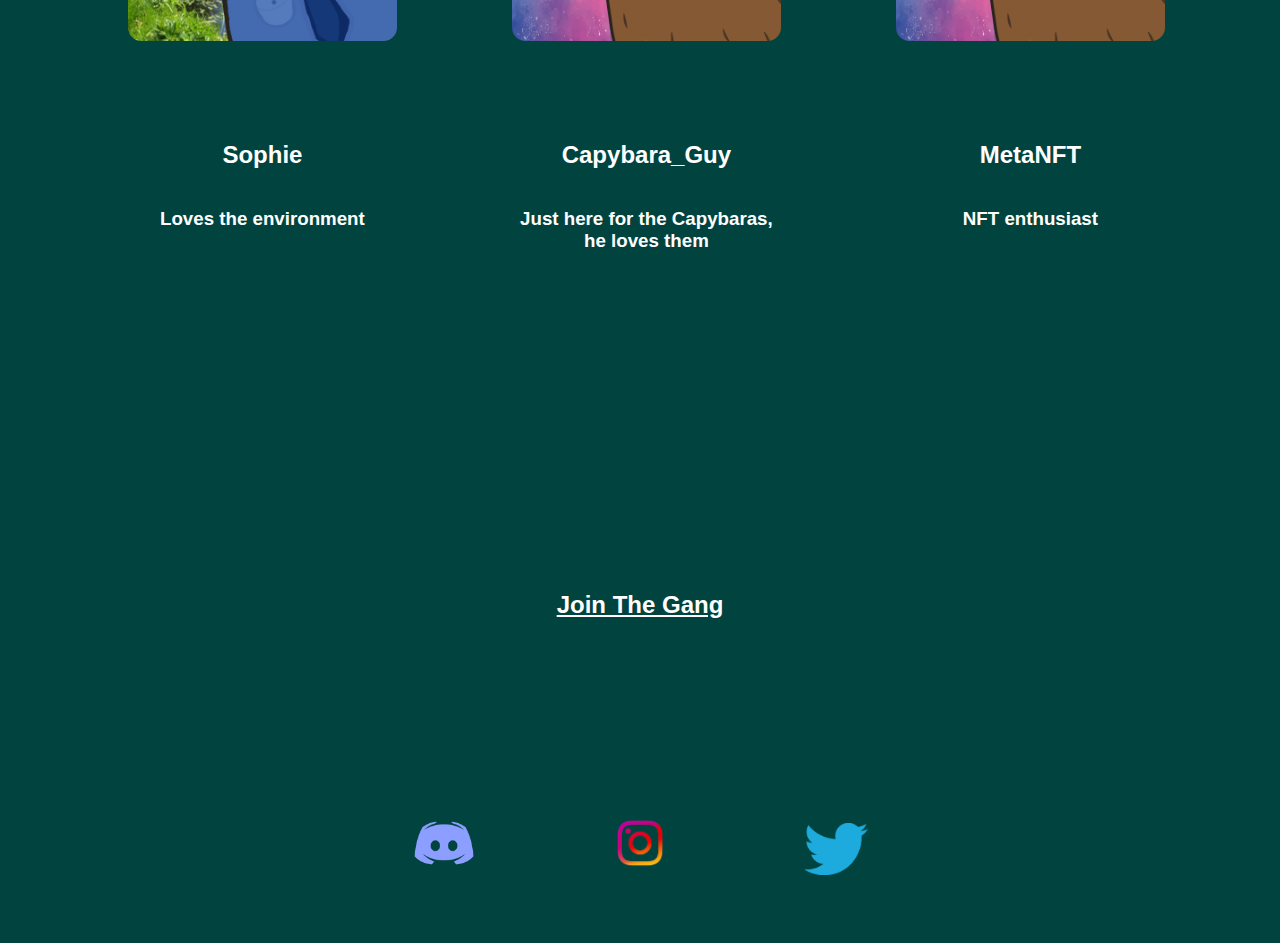
==== commit 6bc8fbb3: "comentraios y nueva barra de menu" ====
--- a/english.html
+++ b/english.html
@@ -7,37 +7,42 @@
         <meta name="viewport" content="width=device-width">
     </head>
     <body>
-        <div id="menu">
-            <div id="header">
-                <div id="dropdown">
-                    <button id="drop_button"><img style="width: 100%;" src="images/menu_logo.png" alt="Menu"></button>
-                    <div id="dropdown-content">
-                        <a href="#AU">About Us</a>
-                        <a href="#Road">Roadmap</a>
-                        <a href="#Team">Team</a>
-                        <a href="#JTG">Join The Gang</a>
-                    </div>
-                </div>
-                <div id = "the_fauna_gang">
-                    <h1>The Fauna Gang</h1>
-                </div>
-                <div id = "language">
-                    <a id = "language_link" href="index.html"><h2>ESP</h2></a>
+        <!--MENU -->
+
+        <!--MENU MOBIL -->
+
+            <div id="dropdown">
+                <button id="drop_button"><img style="width: 100%;" src="images/menu_logo.png" alt="Menu"></button>
+                <div id="dropdown-content">
+                    <a href="#AU">About Us</a>
+                    <a href="#Road">Roadmap</a>
+                    <a href="#Team">Team</a>
+                    <a href="#JTG">Join The Gang</a>
                 </div>
             </div>
+            <!--MENU WEB -->
+
             <ul id="ulnav">
                 <li class="links"><a href="#AU">About Us</a></li>
                 <li class="links"><a href="#Road">Roadmap</a></li>
                 <li class="links"><a href="#Team">Team</a></li>
                 <li class="links"><a href="#JTG">Join The Gang</a></li>
+                <li class="links"><a href="index.html">ESP</a></li>
             </ul>
-        </div>
+
+        <!--PAGINAS WEBS-->
+
         <div class="logosContainer">
             <a href="https://discord.gg/Vk7RZU7Qtj" target="_blank"><img class = "Logos1" src="images/discord.png" alt="Discord"></a>
             <a href="https://instagram.com/thefaunagang" target="_blank"><img class = "Logos1" src="images/Instagram.png" alt="Instagram"></a>
             <a href="https://twitter.com/TheFaunaGang" target="_blank" ><img class = "Logos1" src="images/Twitter.png" alt="Twitter"></a>
         </div>
+        
+        <!--IMAGEN DE HUMEDALES-->
         <img id = "Wetland"src="images/Wetland.jpg" alt="Wetland">
+
+        <!--SECCION ACERCA DE NOSOTROS-->
+
         <h2 id="AU">About Us</h2>
             <div class="about_us">
                 <div id="description">
@@ -52,6 +57,9 @@
                     <img id="capybara_image" src="images/Capibara.PNG" alt="Capibara">
                 </div>
             </div>
+
+        <!--SECCION PROYECTOS POR VENIR-->
+
         <h2> Upcoming Projects</h2>
 
         <h3> The Capybaras </h3>
@@ -96,6 +104,9 @@
                 <li class="CapybaraBenefit">Access to exclusive merchandising </li>
                 <li class="CapybaraBenefit">Priority for future projects</li>
             </ul>
+
+        <!--SECCION ROADMAP-->
+
         <h2 id="Road" style="margin-top: 10% ;">Roadmap</h2>
         <ul>
             <li class = "Roadmap"> Launch of the Capybaras</li>
@@ -109,7 +120,13 @@
             </li> 
         </ul>
         <img id="roadmap_image" src="images/Roadmap.jpg" alt="Roadmap">
+
+        <!--SECCION EQUIPO-->
+
         <h2 id="Team">Team</h2>
+
+        <!--VERSION WEB-->
+
         <div id="team_div">
             <div style="margin-left:10% ;" class="team_member">
                 <img class="team_image" src="images/Sophie.png" alt="Sophie">
@@ -128,6 +145,9 @@
                 <h3 class="member_description">NFT enthusiast</h3>
             </div>
         </div>
+
+        <!--VERSION MOBIL-->
+
         <div id="team_div_phone">
             <div class="team_member_phone">
                 <h2 class = "member_name_phone">Sophie</h2>
@@ -146,6 +166,9 @@
                 <h3 class="member_description_phone">NFT enthusiast</h3>
             </div>
         </div>
+
+        <!--REDES SOCIALES-->
+
         <a href="https://discord.gg/Vk7RZU7Qtj" target="_blank" ><h2 id="JTG">Join The Gang</h2></a>
         <div class="logosContainer">
             <a href="https://discord.gg/Vk7RZU7Qtj" target="_blank"><img class = "Logos" src="images/discord.png" alt="Discord"></a>
--- a/style.css
+++ b/style.css
@@ -9,7 +9,7 @@
 }
 /*Texto y su estilo */
 h1,h2,h3,p,li,a{
-    font-family:'Helvetica Now Display', 'Trebuchet MS', 'Lucida Sans Unicode', 'Lucida Grande', 'Lucida Sans', Arial, sans-serif;
+    font-family:'HelveticaNowDisplay-Bold', 'HelveticaNowDisplay-Regular', 'Lucida Sans Unicode', 'Lucida Grande', 'Lucida Sans', Arial, sans-serif;
 }
 
 h1,h2,h3 {color: white; text-align: center;}
@@ -38,65 +38,41 @@
 
 /*body*/
 body{
+    top: 0;
     margin: 0 auto;
     background-color: rgb(1, 68, 63);
     overflow-x:hidden;
 }
 
 /*Header */
-#menu {
-    position: top;
-    background-color: rgb(0, 53, 50);
+#ulnav{
     width: 100%;
-}
-#header{
-    display: flex;
-}
-#the_fauna_gang{
-    width: 85%;
-    float: left;
-}
-#the_fauna_gang > h1{
-   text-align: center;
-   margin-left: 20%;
-}
-#language{
-    width: 15%;
-    float: left;
-}
-#language_link {
-    border-radius: 10%;
-    display: block;
-    color: white;
-    padding: 5%;
-    text-align: center;
-    text-decoration: none;
-}
-#language_link:hover:not(.active) {
-    background-color: rgb(0, 34, 32);
-  }
-
-#ulnav{
+    position: fixed;
+    top: 0;
     list-style-type: none;
     margin: 0;
     padding: 0;
     overflow: hidden;
+    background-color: rgb(0, 53, 50);;
 }
 .links{
-    width: 25%;
+    width: 20%;
     float: left;
+    border-bottom-width: 1px;
+    border-bottom-style: solid;
+    border-bottom-color: white;
     
 }
 .links a {
-    border-radius: 10%;
     display: block;
     color: white;
-     text-align: center;
-    padding: 5%;
+    text-align: center;
+    padding: 10%;
     text-decoration: none;
 }
 .links a:hover:not(.active) {
     background-color: rgb(0, 34, 32);
+    color: greenyellow;
   }
 @media (max-width:1200px){
     .links{
@@ -105,6 +81,7 @@
     }
 }
 .logosContainer{
+    margin-top: 5%;
     text-align: center;
 }
 .Logos1 {
@@ -165,9 +142,6 @@
 }
 @media(max-width:1200px){
     #the_fauna_gang{
-        width: 65%;
-        margin-left: 15%;
-        float: left;
         text-align: center;
     }
     
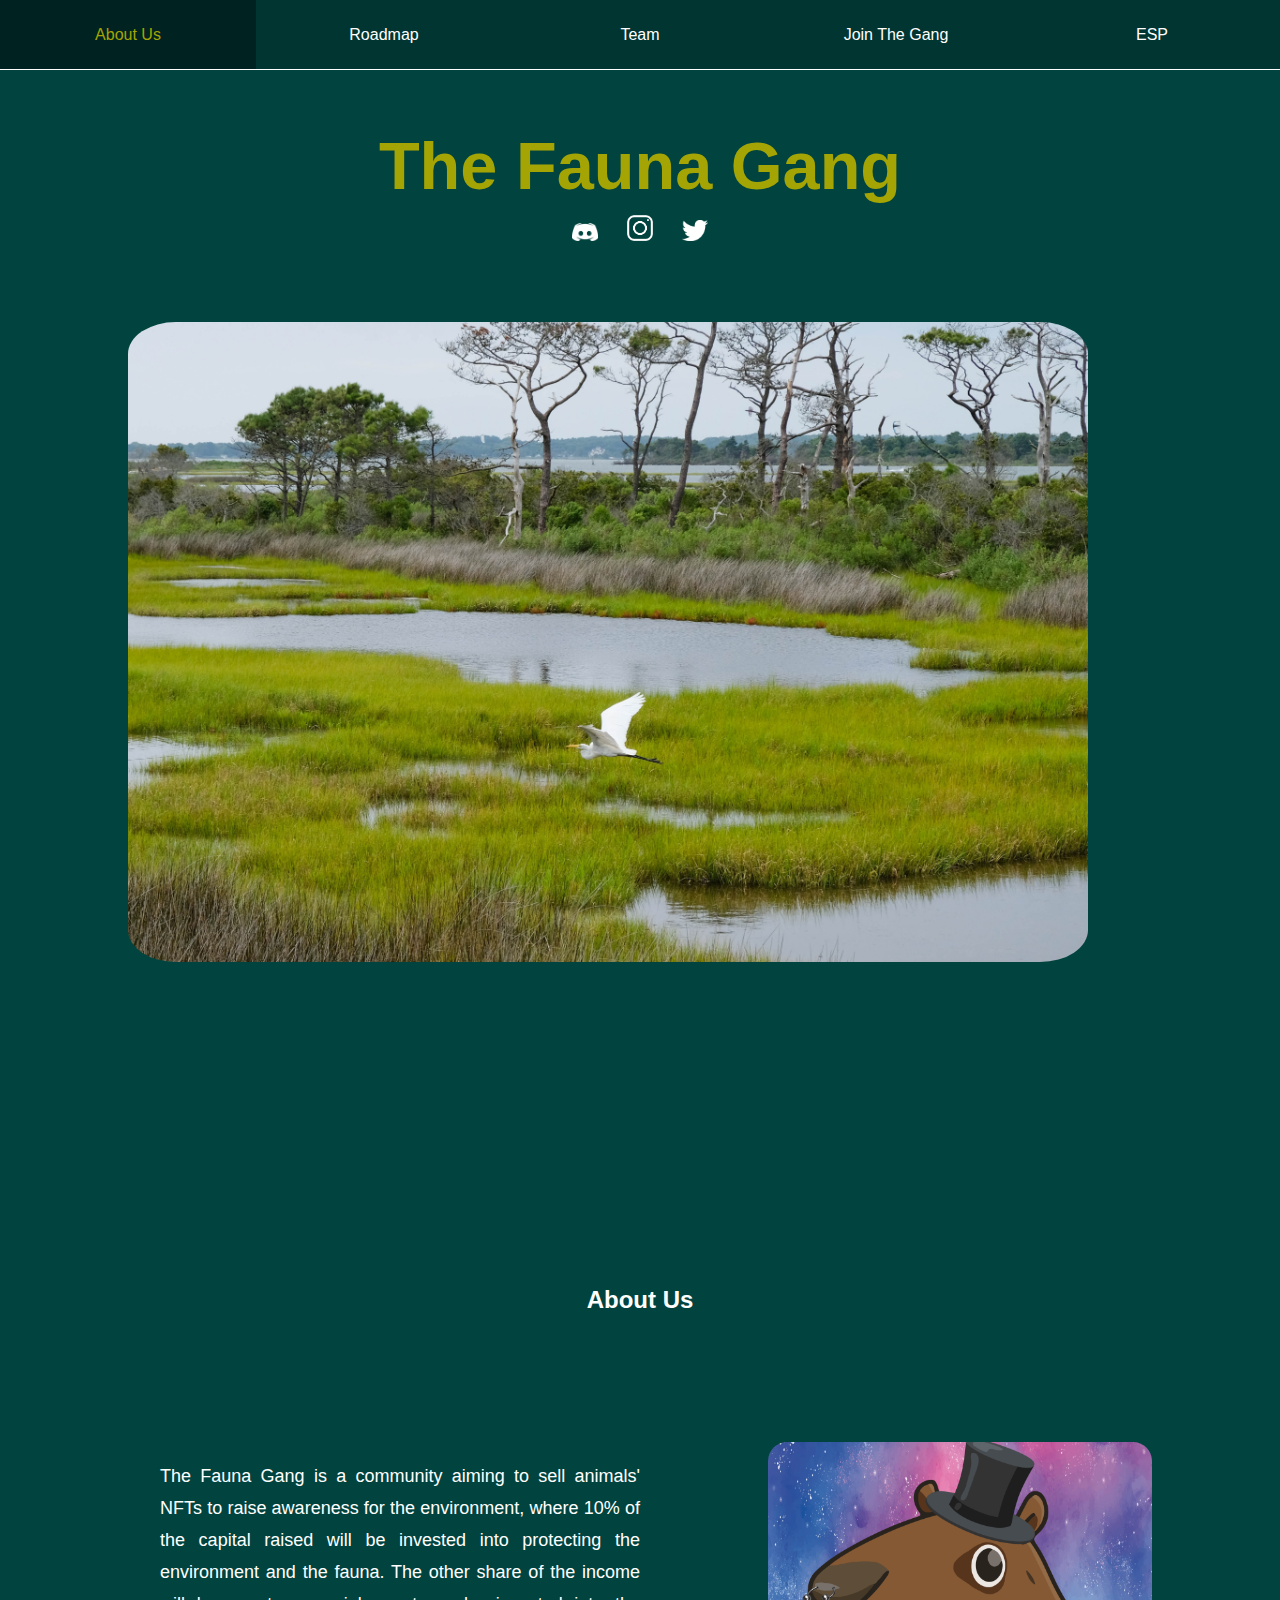
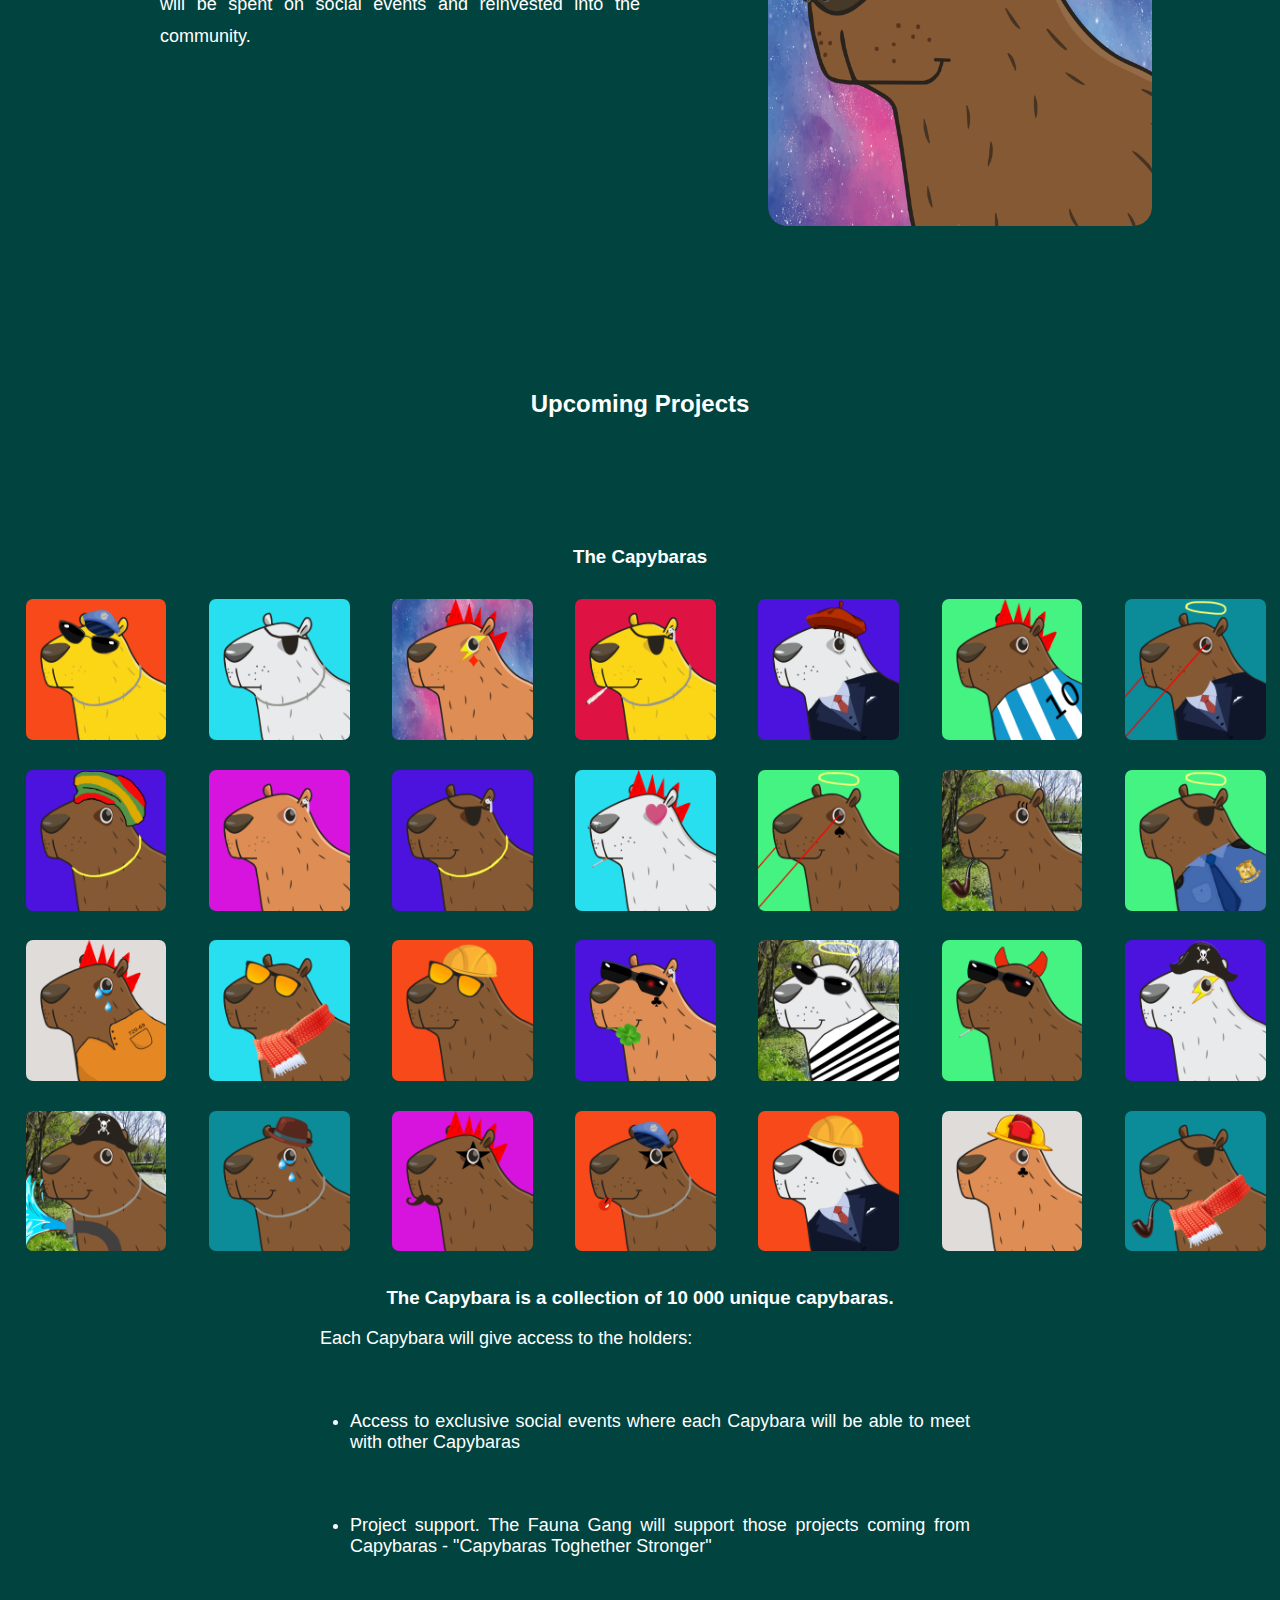
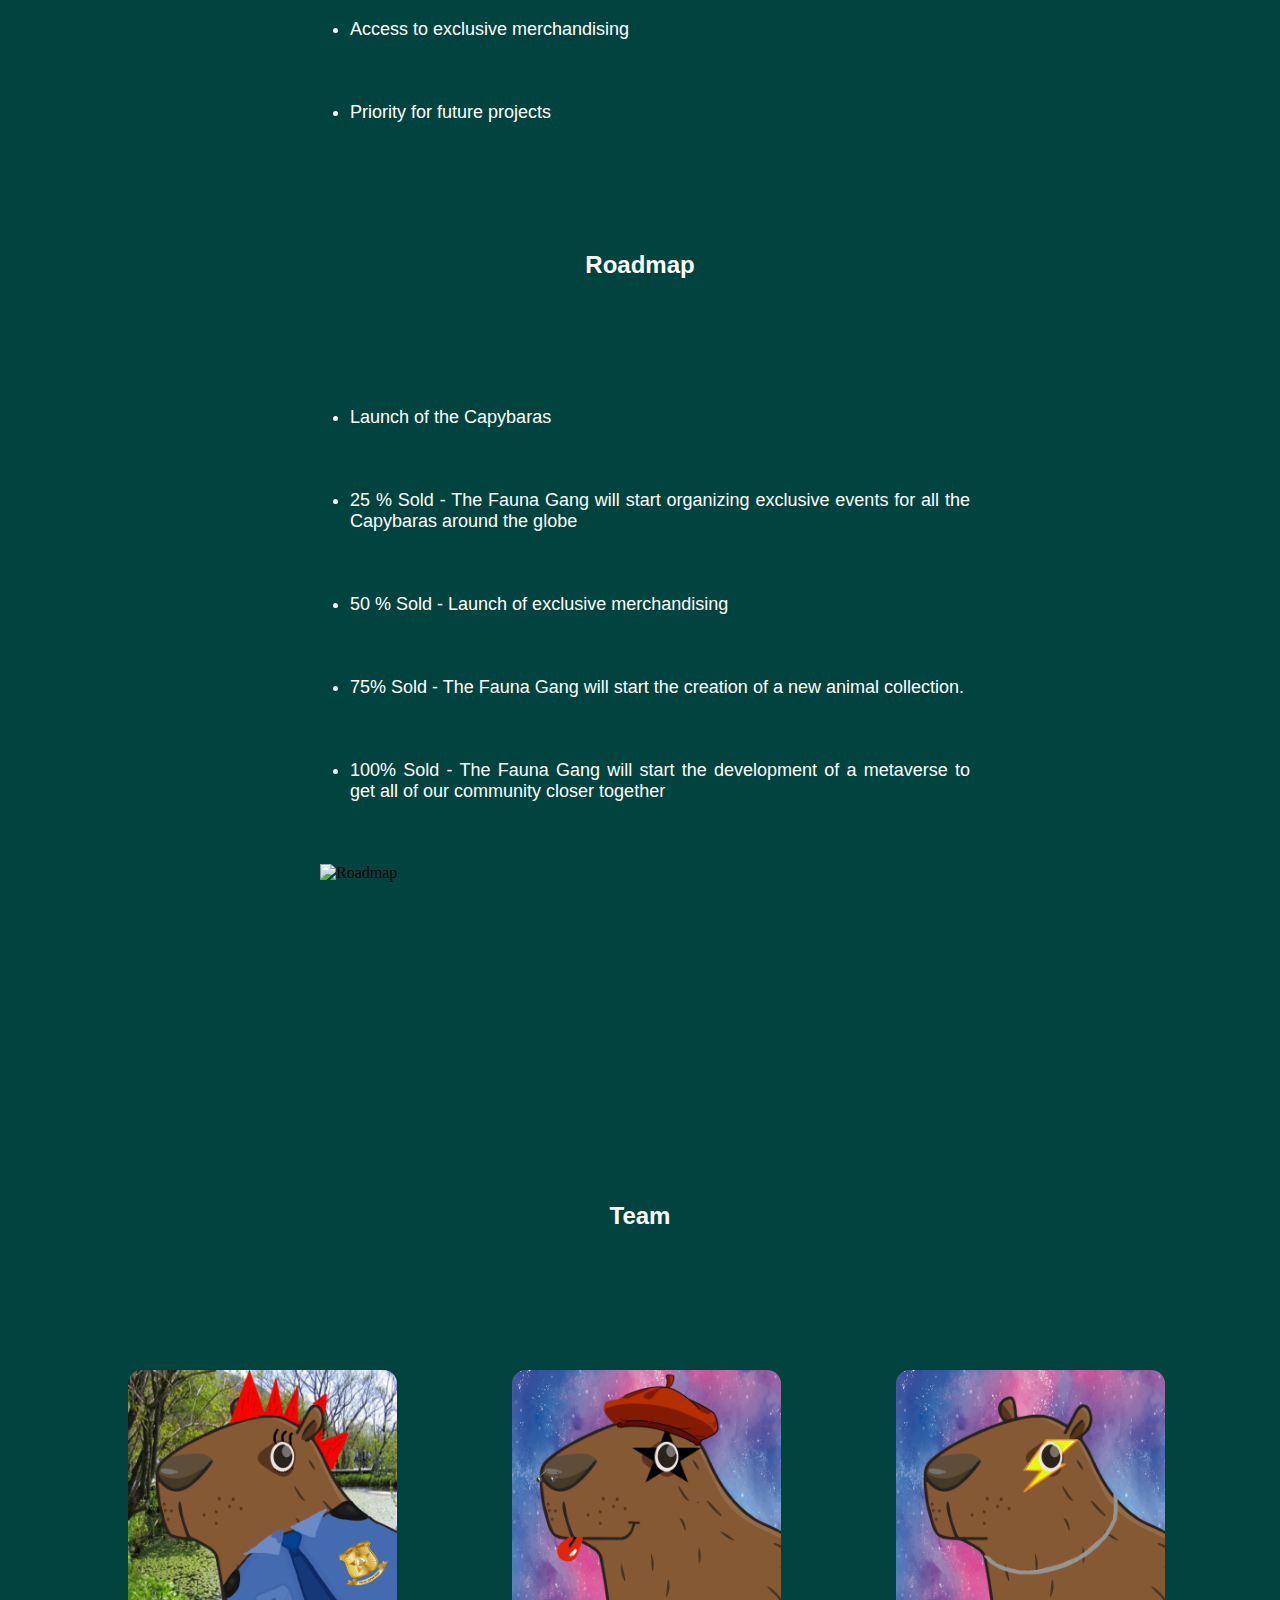
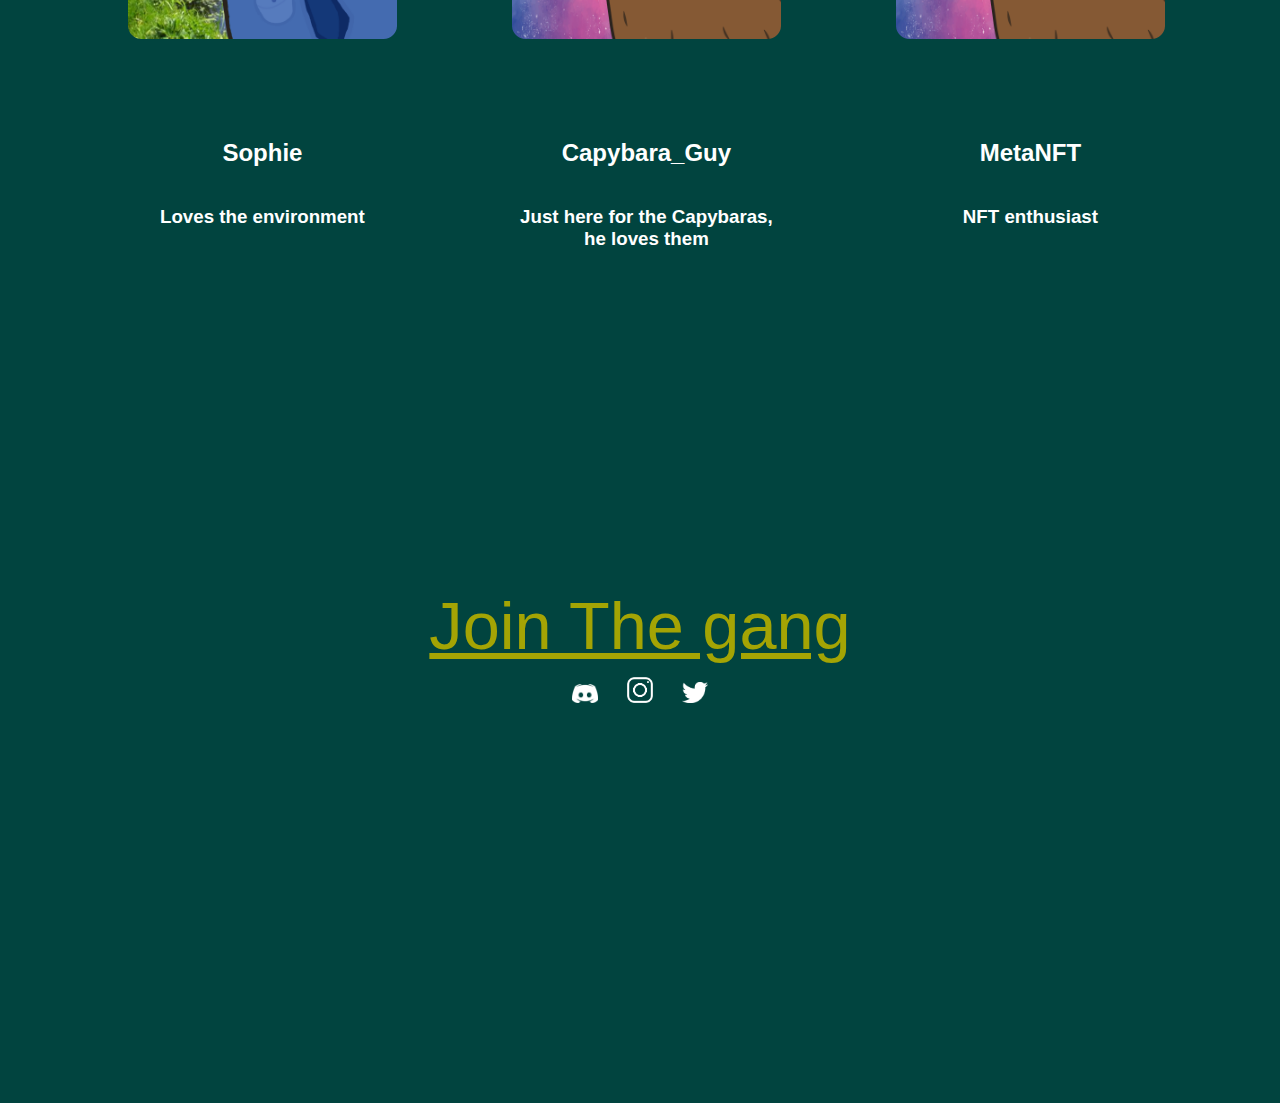
==== commit 6e50f3af: "cambio de aspecto y de presentacion" ====
--- a/english.html
+++ b/english.html
@@ -33,9 +33,10 @@
         <!--PAGINAS WEBS-->
 
         <div class="logosContainer">
-            <a href="https://discord.gg/Vk7RZU7Qtj" target="_blank"><img class = "Logos1" src="images/discord.png" alt="Discord"></a>
-            <a href="https://instagram.com/thefaunagang" target="_blank"><img class = "Logos1" src="images/Instagram.png" alt="Instagram"></a>
-            <a href="https://twitter.com/TheFaunaGang" target="_blank" ><img class = "Logos1" src="images/Twitter.png" alt="Twitter"></a>
+            <h1 class="title">The Fauna Gang</h1>
+            <a href="https://discord.gg/Vk7RZU7Qtj" target="_blank"><img class = "Logos_link" src="images/discord.png" alt="Discord"></a>
+            <a href="https://instagram.com/thefaunagang" target="_blank"><img class = "Logos_link" src="images/Instagram.png" alt="Instagram"></a>
+            <a href="https://twitter.com/TheFaunaGang" target="_blank" ><img  class = "Logos_link" src="images/Twitter.png" alt="Twitter"></a>
         </div>
         
         <!--IMAGEN DE HUMEDALES-->
@@ -169,11 +170,13 @@
 
         <!--REDES SOCIALES-->
 
-        <a href="https://discord.gg/Vk7RZU7Qtj" target="_blank" ><h2 id="JTG">Join The Gang</h2></a>
-        <div class="logosContainer">
-            <a href="https://discord.gg/Vk7RZU7Qtj" target="_blank"><img class = "Logos" src="images/discord.png" alt="Discord"></a>
-            <a href="https://instagram.com/thefaunagang" target="_blank"><img class = "Logos" src="images/Instagram.png" alt="Instagram"></a>
-            <a href="https://twitter.com/TheFaunaGang" target="_blank"><img class = "Logos" src="images/Twitter.png" alt="Twitter"></a>
+        <div id="logosContainer2">
+            <div>
+                <a id="title2" href="https://discord.gg/Vk7RZU7Qtj" target="_blank" ><h2 id="JTG" style="font-size: 18pt ;"></h2> Join The gang</h2></a>
+            </div>
+            <a href="https://discord.gg/Vk7RZU7Qtj" target="_blank"><img class = "Logos_link2" src="images/discord.png" alt="Discord"></a>
+            <a href="https://instagram.com/thefaunagang" target="_blank"><img class = "Logos_link2" src="images/Instagram.png" alt="Instagram"></a>
+            <a href="https://twitter.com/TheFaunaGang" target="_blank" ><img  class = "Logos_link2" src="images/Twitter.png" alt="Twitter"></a>
         </div>
     </body>
 </html>
--- a/style.css
+++ b/style.css
@@ -33,7 +33,7 @@
 
 /*Links*/
 a{color: white;}
-a:hover {color: greenyellow;}
+a:hover {color: rgb(164, 164, 4);}
 
 
 /*body*/
@@ -72,7 +72,7 @@
 }
 .links a:hover:not(.active) {
     background-color: rgb(0, 34, 32);
-    color: greenyellow;
+    color: rgb(164, 164, 4);
   }
 @media (max-width:1200px){
     .links{
@@ -80,14 +80,29 @@
         width: 100%;
     }
 }
+
+/* Sites */
+
 .logosContainer{
-    margin-top: 5%;
-    text-align: center;
-}
-.Logos1 {
-    width: 5%;
-    margin: 5%;
-    border-radius: 5%;
+    margin-top: 10%;
+    text-align: center;
+}
+.logosContainer a{
+    margin-bottom: 10%;
+
+}
+
+.title{
+    color: rgb(164, 164, 4);
+    font-size: 50pt;
+    height: 30px;
+    text-align: center;
+}
+
+.Logos_link {
+    width: 2%;
+    margin-bottom: 5%;
+    margin: 1%;
 }
 table {width: 100%;}
 
@@ -153,6 +168,7 @@
     margin-left: 10%;
     margin-right : 10%;
     border-radius: 5%;
+    object-position:center;
 
      
 }
@@ -288,10 +304,26 @@
     margin-right: 25%;
 }
 /*Contactos */
-.Logos {
-    width: 5%;
-    margin: 5%;   
-    border-radius: 5%;
+#logosContainer2{
+    margin-bottom:30%;
+    text-align: center;
+}
+#logosContainer2 a{
+    margin-bottom: 30%;
+
+}
+
+#title2{
+    color: rgb(164, 164, 4);
+    font-size: 50pt;
+    height: 30px;
+    text-align: center;
+}
+
+.Logos_link2 {
+    width: 2%;
+    margin-bottom: 5%;
+    margin: 1%;
 }
 @media (max-width:1200px){
     .Logos,.Logos1{width: 20%;}
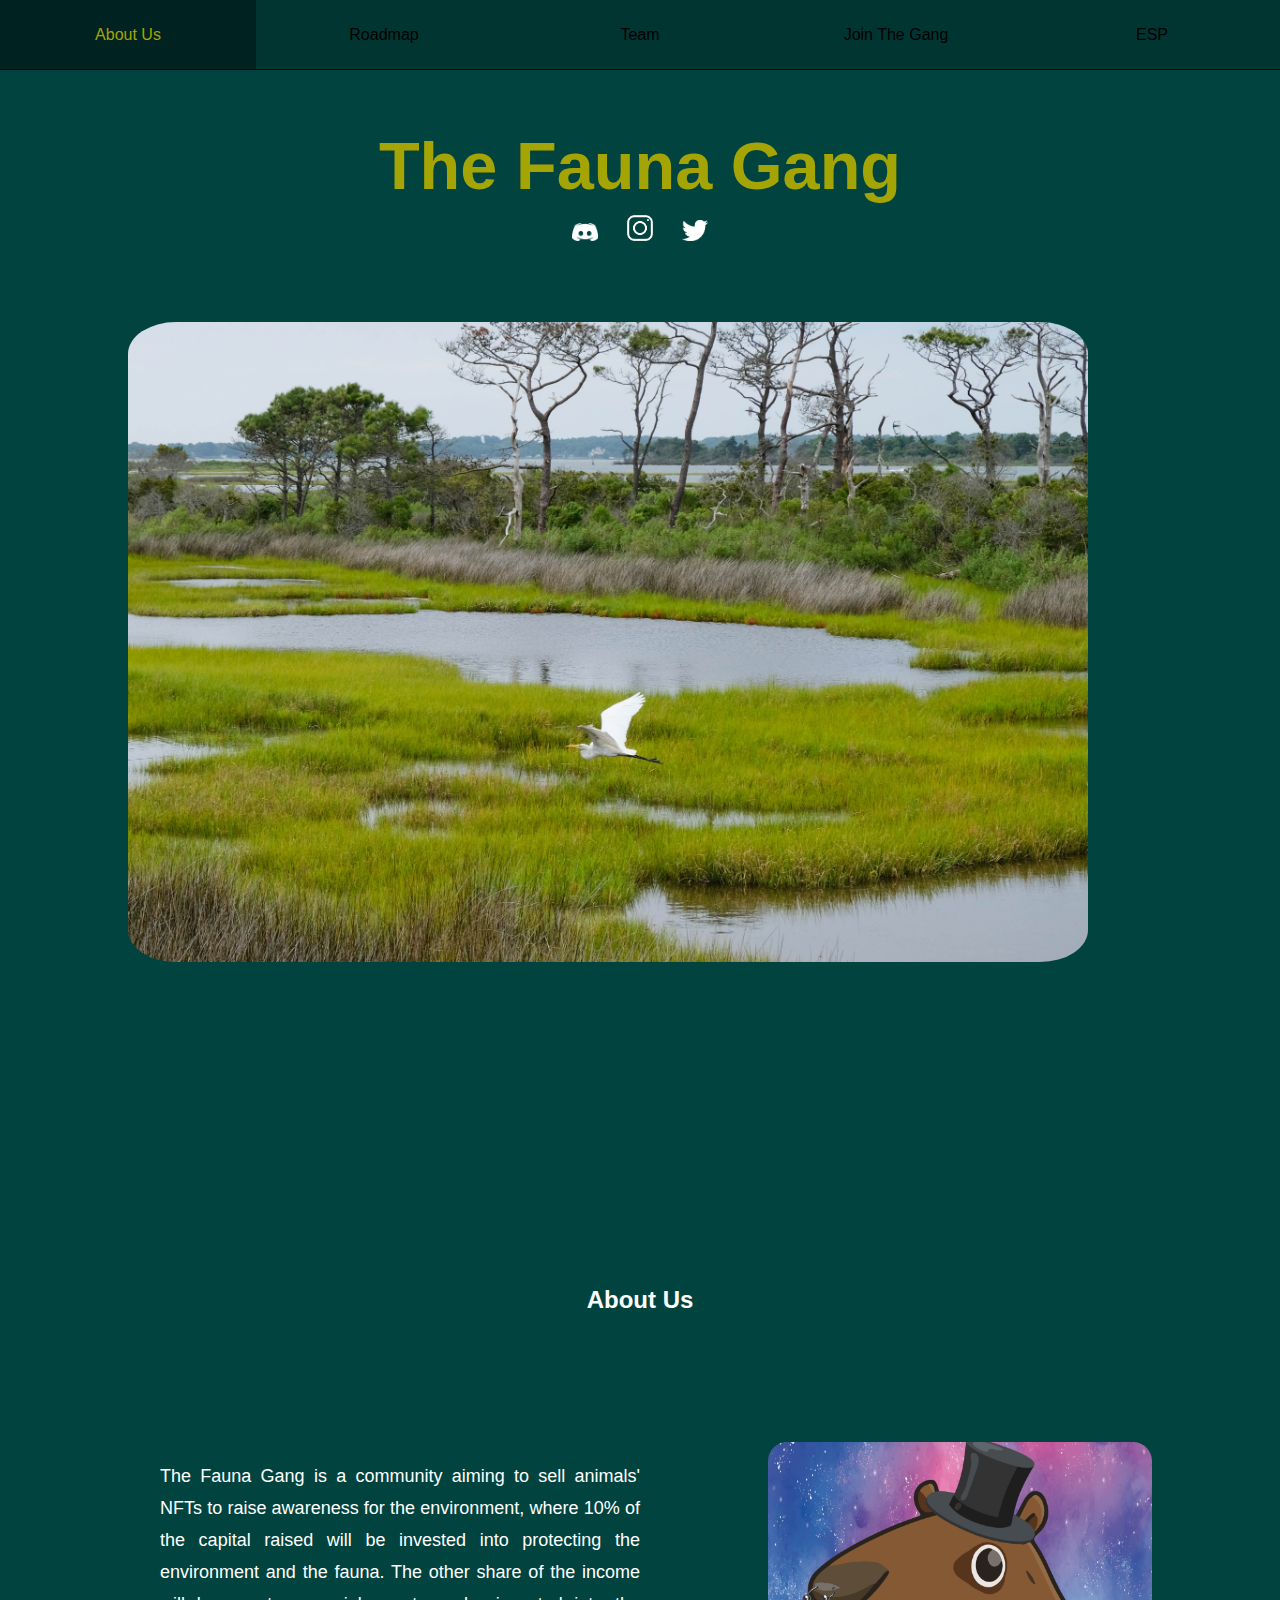
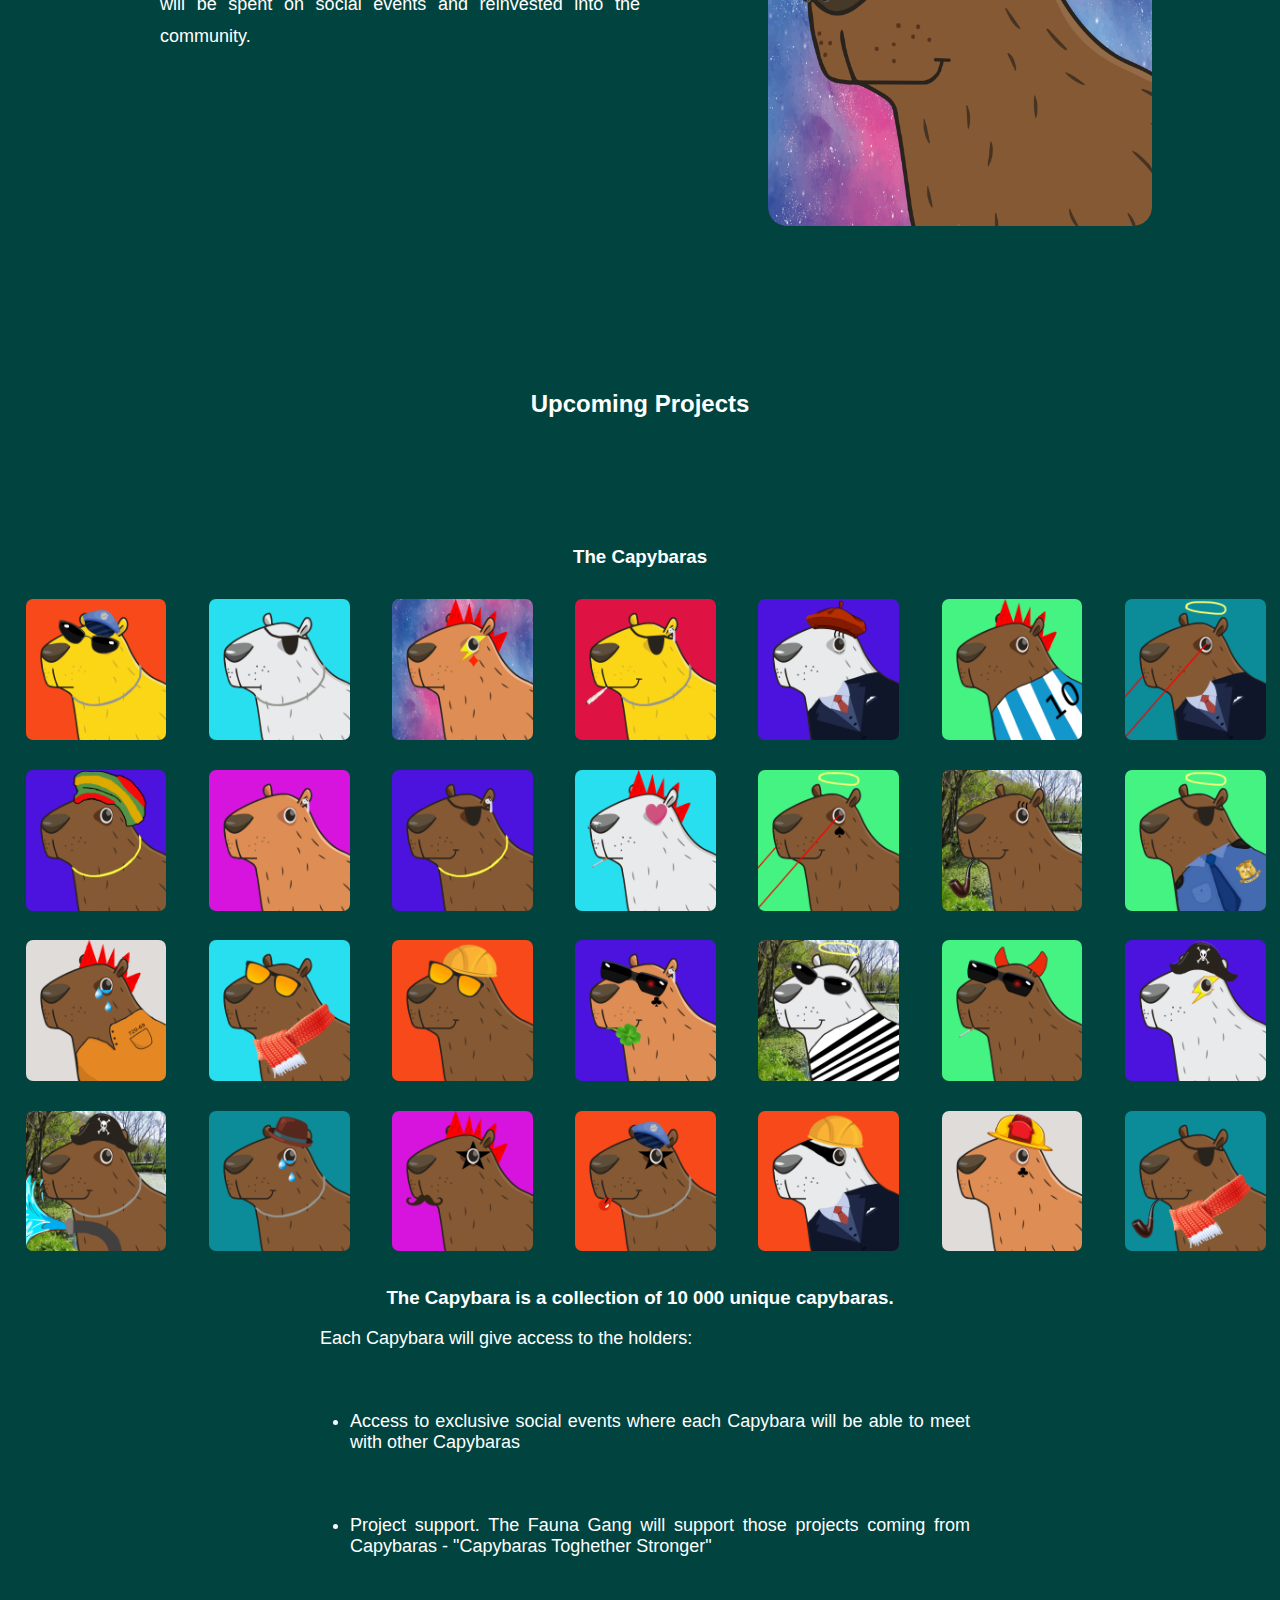
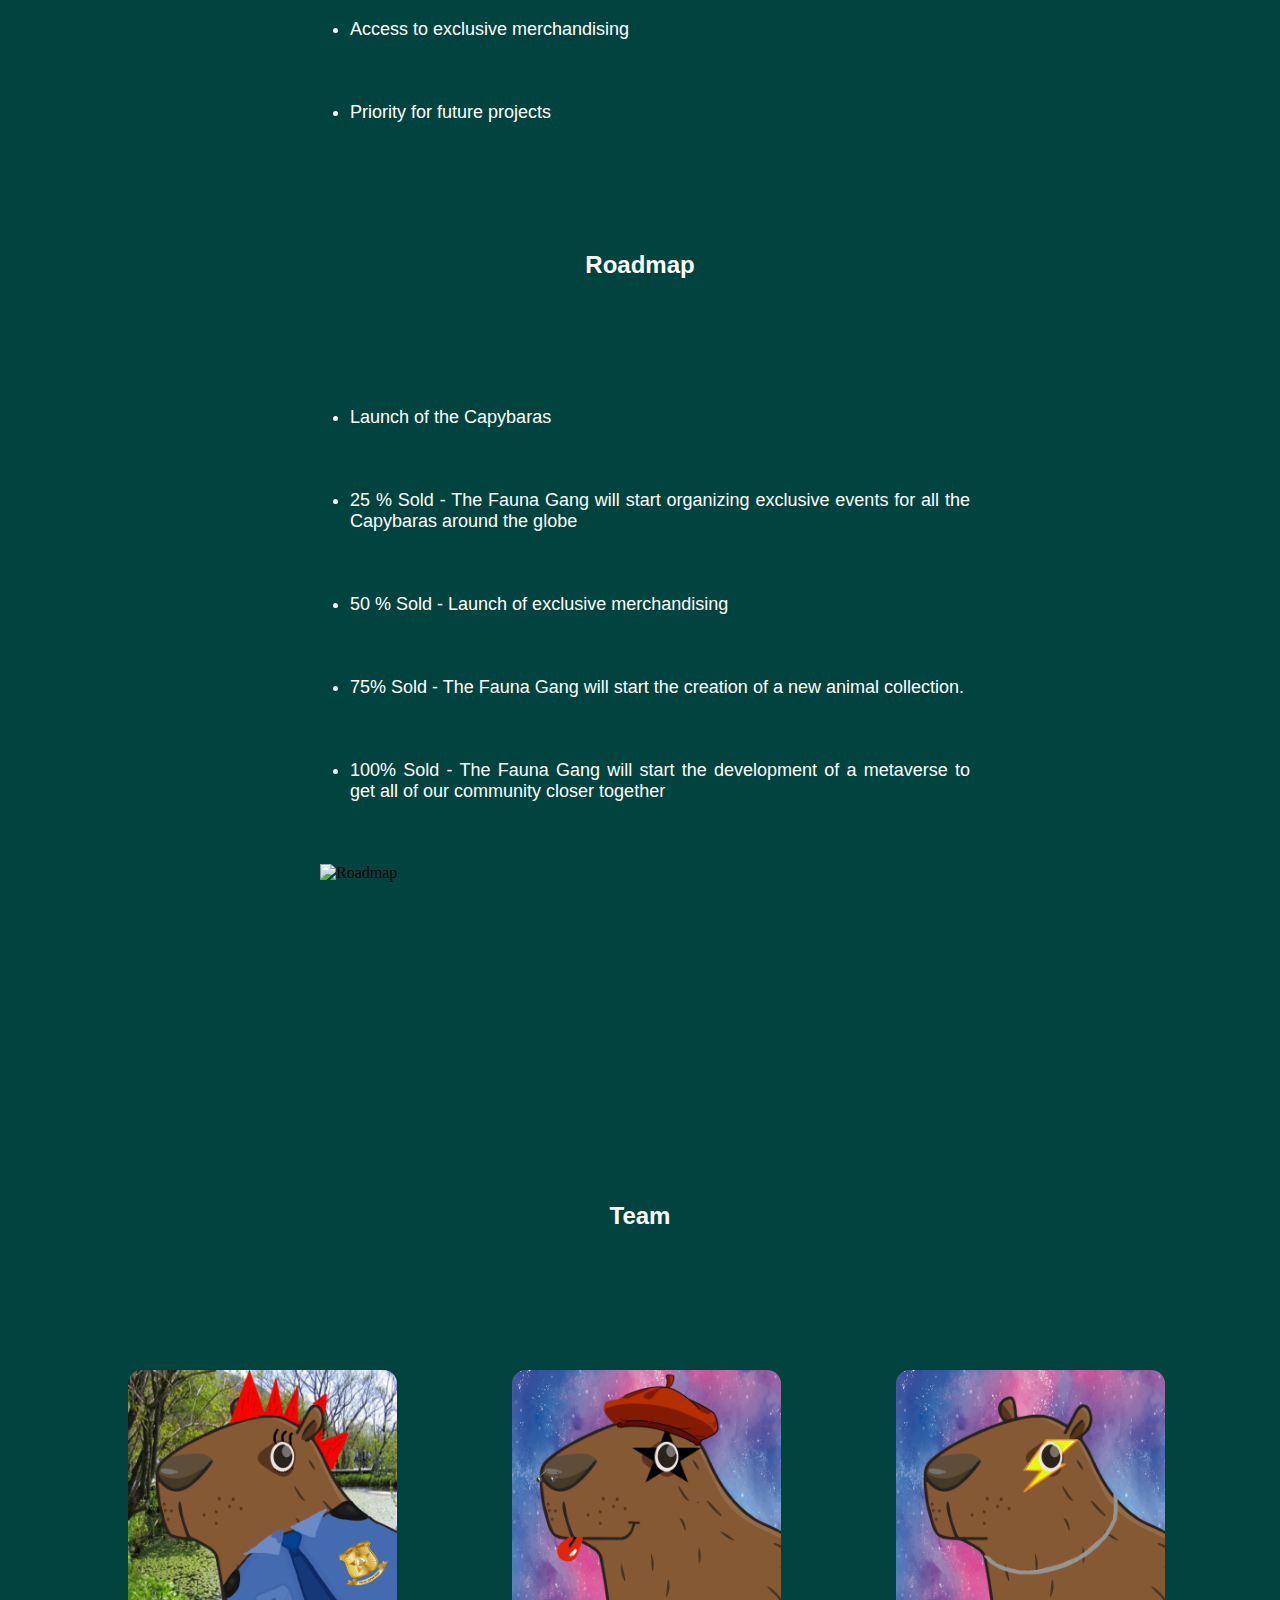
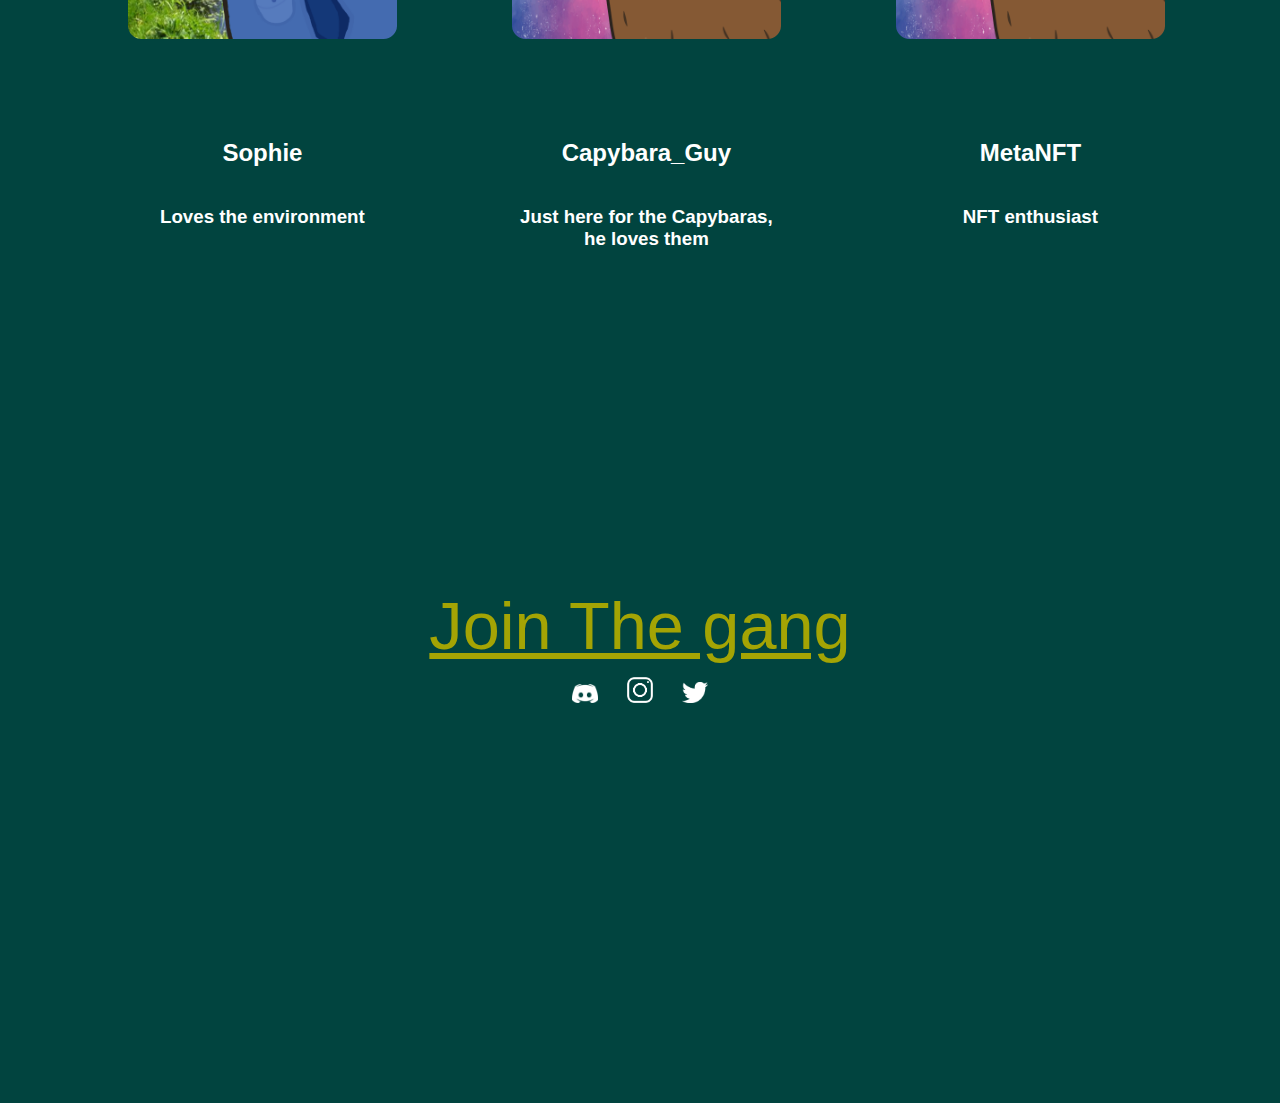
==== commit 6248eef3: "cambio menu mobil" ====
--- a/english.html
+++ b/english.html
@@ -11,15 +11,27 @@
 
         <!--MENU MOBIL -->
 
-            <div id="dropdown">
-                <button id="drop_button"><img style="width: 100%;" src="images/menu_logo.png" alt="Menu"></button>
-                <div id="dropdown-content">
+        <div class="mobile-container" id="home">
+            <div class="topnav">
+                <a href="#home" class="active">Logo</a>
+                <div id="myLinks">
                     <a href="#AU">About Us</a>
                     <a href="#Road">Roadmap</a>
                     <a href="#Team">Team</a>
                     <a href="#JTG">Join The Gang</a>
+                    <a href="index.html">ESP</a>
+                </div id= "menu">
+                  <a href="javascript:void(0);" class="icon" onclick="myFunction()">
+                    <i class="fa fa-bars"><img id="menu_bar" src="images/lista.png" alt="menu"></i>
+                  </a>
                 </div>
             </div>
+        </div>
+
+
+
+
+        
             <!--MENU WEB -->
 
             <ul id="ulnav">
@@ -178,6 +190,18 @@
             <a href="https://instagram.com/thefaunagang" target="_blank"><img class = "Logos_link2" src="images/Instagram.png" alt="Instagram"></a>
             <a href="https://twitter.com/TheFaunaGang" target="_blank" ><img  class = "Logos_link2" src="images/Twitter.png" alt="Twitter"></a>
         </div>
+
+        <!--Script para el menu para mobil -->
+        <script>
+            function myFunction() {
+              var x = document.getElementById("myLinks");
+              if (x.style.display === "block") {
+                x.style.display = "none";
+              } else {
+                x.style.display = "block";
+              }
+            }
+        </script>
     </body>
 </html>
 
--- a/style.css
+++ b/style.css
@@ -53,19 +53,19 @@
     margin: 0;
     padding: 0;
     overflow: hidden;
-    background-color: rgb(0, 53, 50);;
+    background-color: rgb(0, 53, 50);
 }
 .links{
     width: 20%;
     float: left;
     border-bottom-width: 1px;
     border-bottom-style: solid;
-    border-bottom-color: white;
+    border-bottom-color: black;
     
 }
 .links a {
     display: block;
-    color: white;
+    color: black;
     text-align: center;
     padding: 10%;
     text-decoration: none;
@@ -80,6 +80,57 @@
         width: 100%;
     }
 }
+/*menu version Mobil*/
+.mobile-container {
+    width: 100%;
+    height: 500px;
+    color: white;
+    border-radius: 10px;
+    height: 10%;
+  }
+  
+  .topnav {
+    overflow: hidden;
+    background-color: rgb(0, 53, 50);
+    position: relative;
+  }
+  
+  .topnav #myLinks {
+    display: none;
+  }
+  
+  .topnav a {
+    color: white;
+    padding: 14px 16px;
+    text-decoration: none;
+    font-size: 17px;
+    display: block;
+  }
+  
+  .topnav a.icon {
+    background: rgb(0, 53, 50);
+    display: block;
+    position: absolute;
+    right: 0;
+    top: 0;
+  }
+  
+  .topnav a:hover {
+    background-color: rgb(0, 34, 32);
+    color: rgb(164, 164, 4);
+  }
+  
+  .active {
+    background-color:rgb(0, 53, 50) ;
+    color: white;
+  }
+  #menu a:hover {
+    background-color: rgb(164, 164, 4);
+    color:rgb(164, 164, 4) ;
+  }
+ @media(min-width:1200px){
+     .mobile-container{display: none;}
+ }
 
 /* Sites */
 
@@ -110,57 +161,6 @@
     #ulnav{display: none;}
 }
 
-/*Dropdown*/
-#drop_button {
-    background-color: rgb(0, 53, 50);
-    color: white;
-    margin-top: 10%;
-    padding-left: 10%;
-    border: none;
-    cursor: pointer;
-  }
-  
-  #dropdown {
-    position:absolute;
-    width: 20%;
-    display: inline-block;
-    border-radius: 5%;
-  }
-  
-  #dropdown-content {
-    display: none;
-    position: absolute;
-    background-color: rgb(0, 53, 50);;
-    min-width: 160px;
-    box-shadow: 0px 8px 16px 0px rgba(0,0,0,0.2);
-    z-index: 1;
-  }
-  
-  #dropdown-content a {
-    color: white;
-    padding: 10%;
-    text-decoration: none;
-    display: block;
-  }
-  
-  #dropdown-content a:hover {background-color: rgb(0, 34, 32)}
-  
-  #dropdown:hover #dropdown-content {
-    display: block;
-  }
-  
-  #dropdown:hover #drop_button {
-    background-color: rgb(0, 34, 32);
-  }
-  @media(min-width:1200px){
-    #dropdown,#drop_button, #dropdown-content{display: none;}
-}
-@media(max-width:1200px){
-    #the_fauna_gang{
-        text-align: center;
-    }
-    
-}
 /*Foto*/
 #Wetland {
     width: 75%;
@@ -326,5 +326,5 @@
     margin: 1%;
 }
 @media (max-width:1200px){
-    .Logos,.Logos1{width: 20%;}
+    .Logos_link2, .Logos_link{width: 20%;}
 }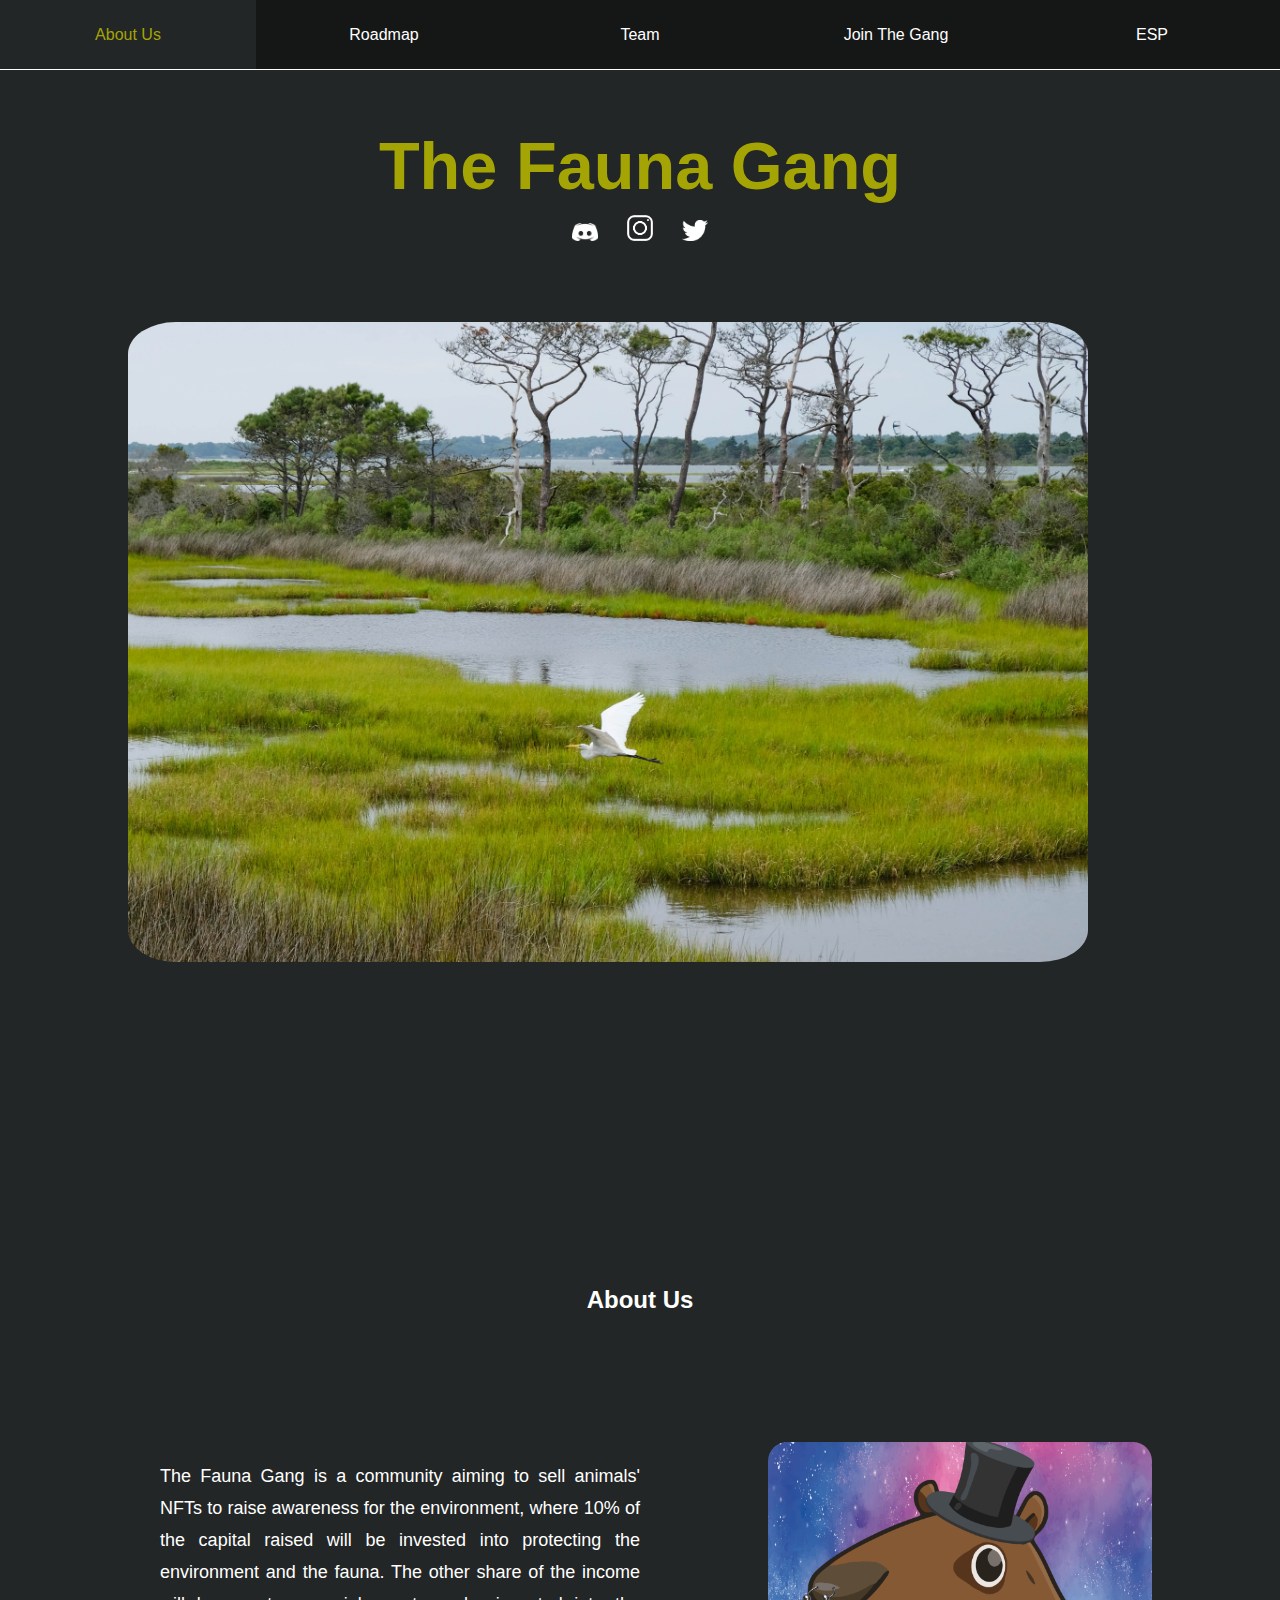
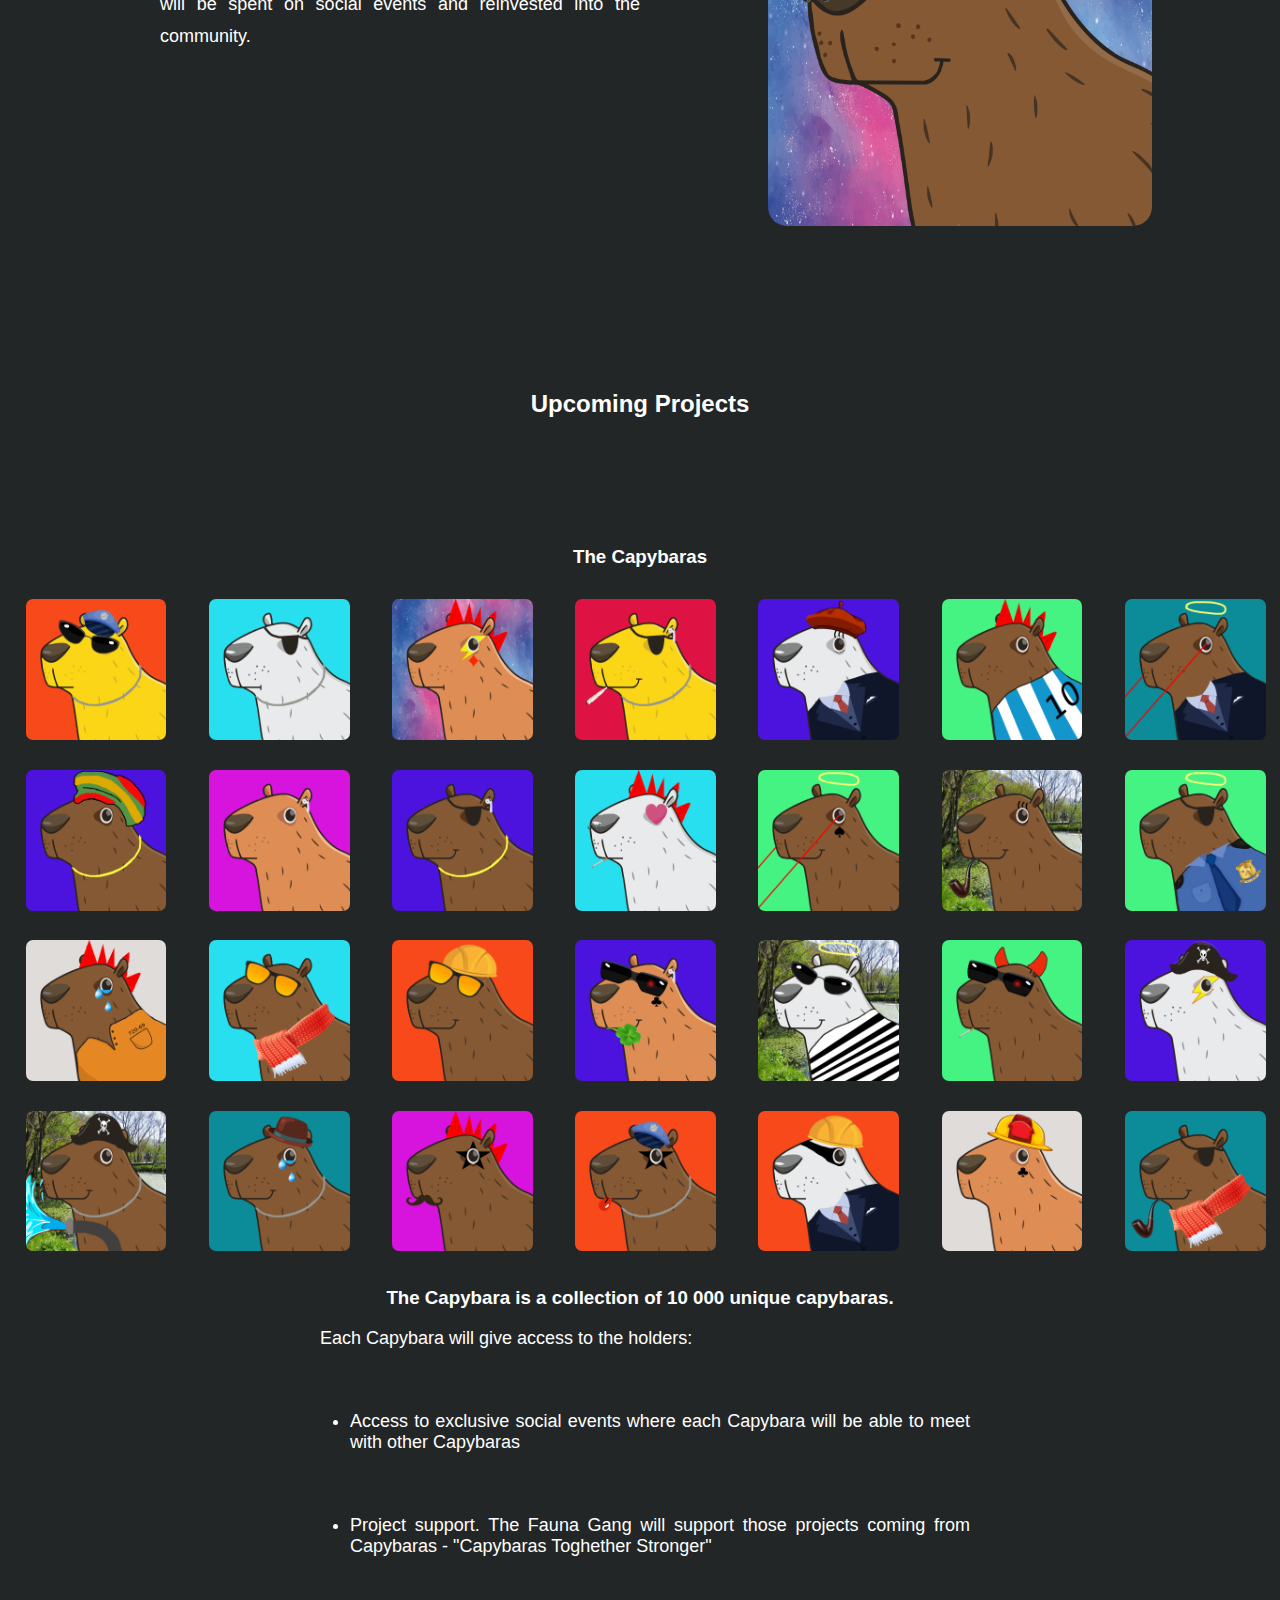
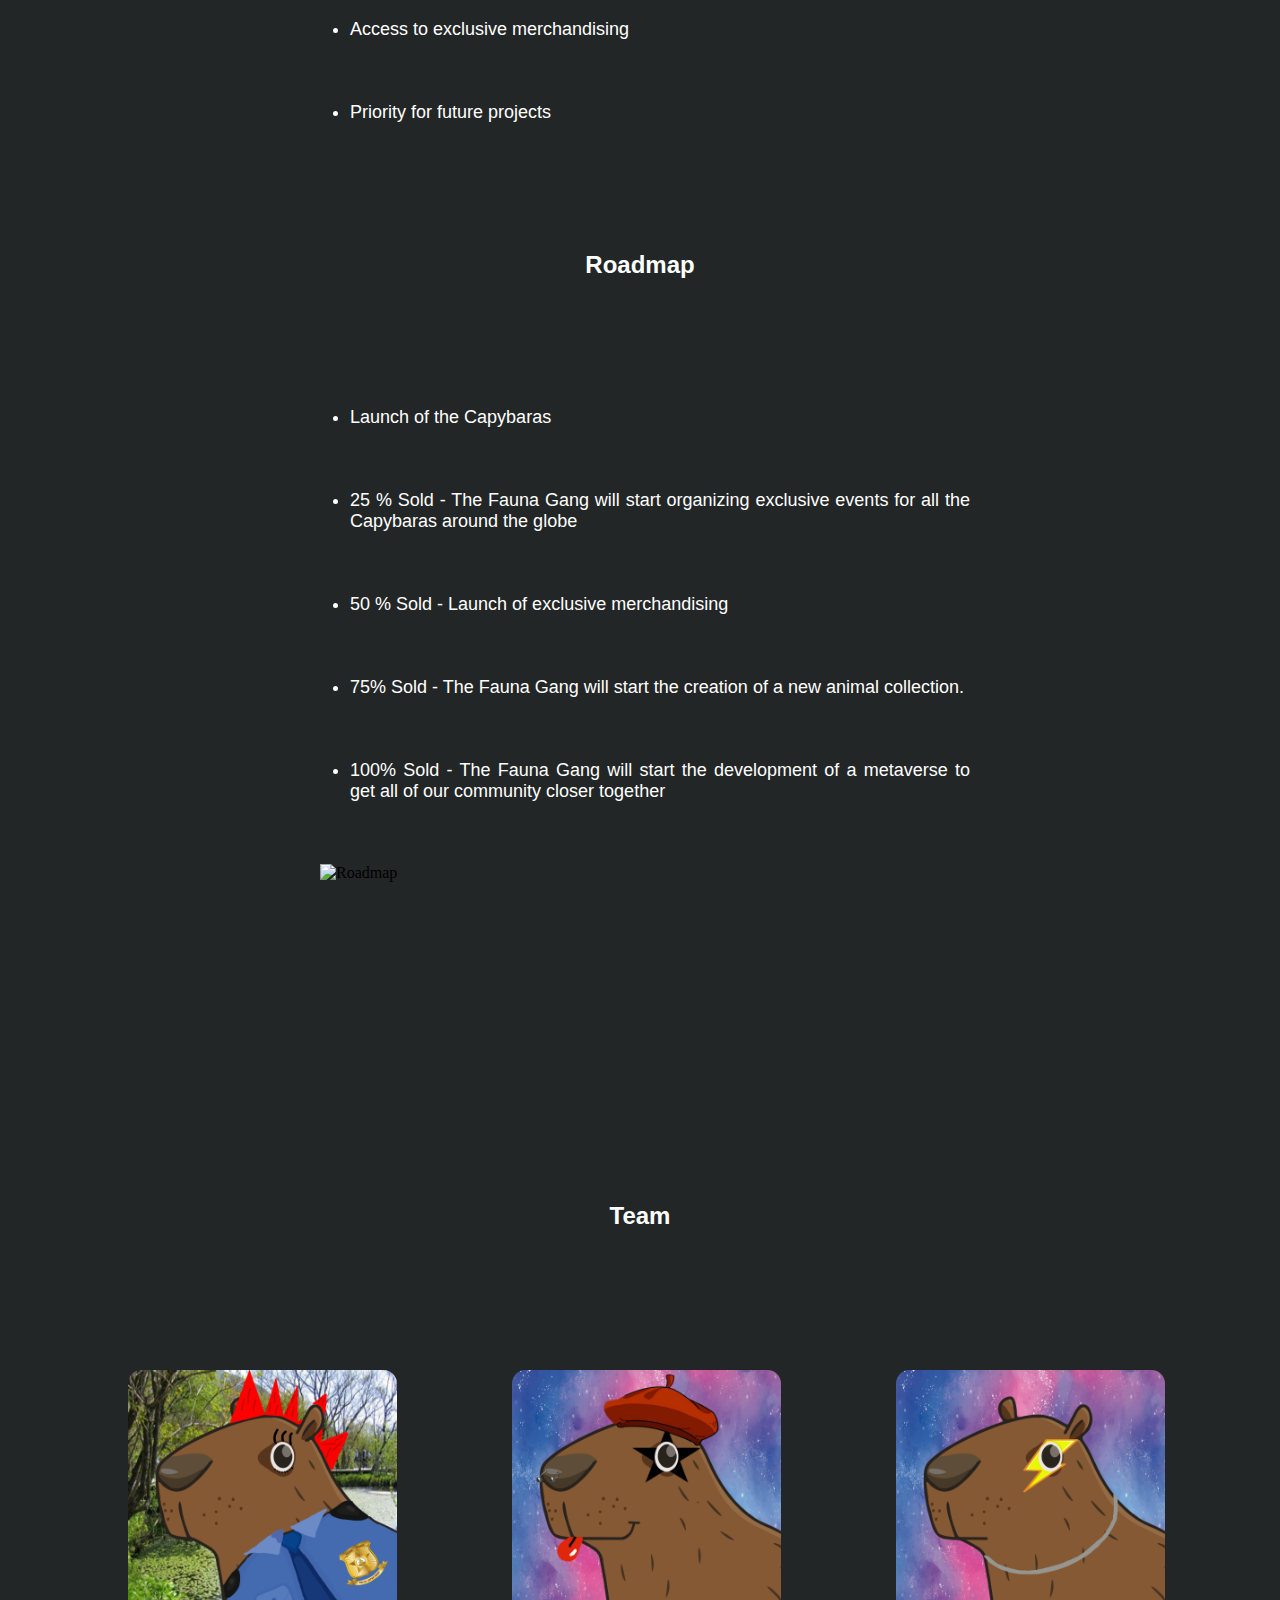
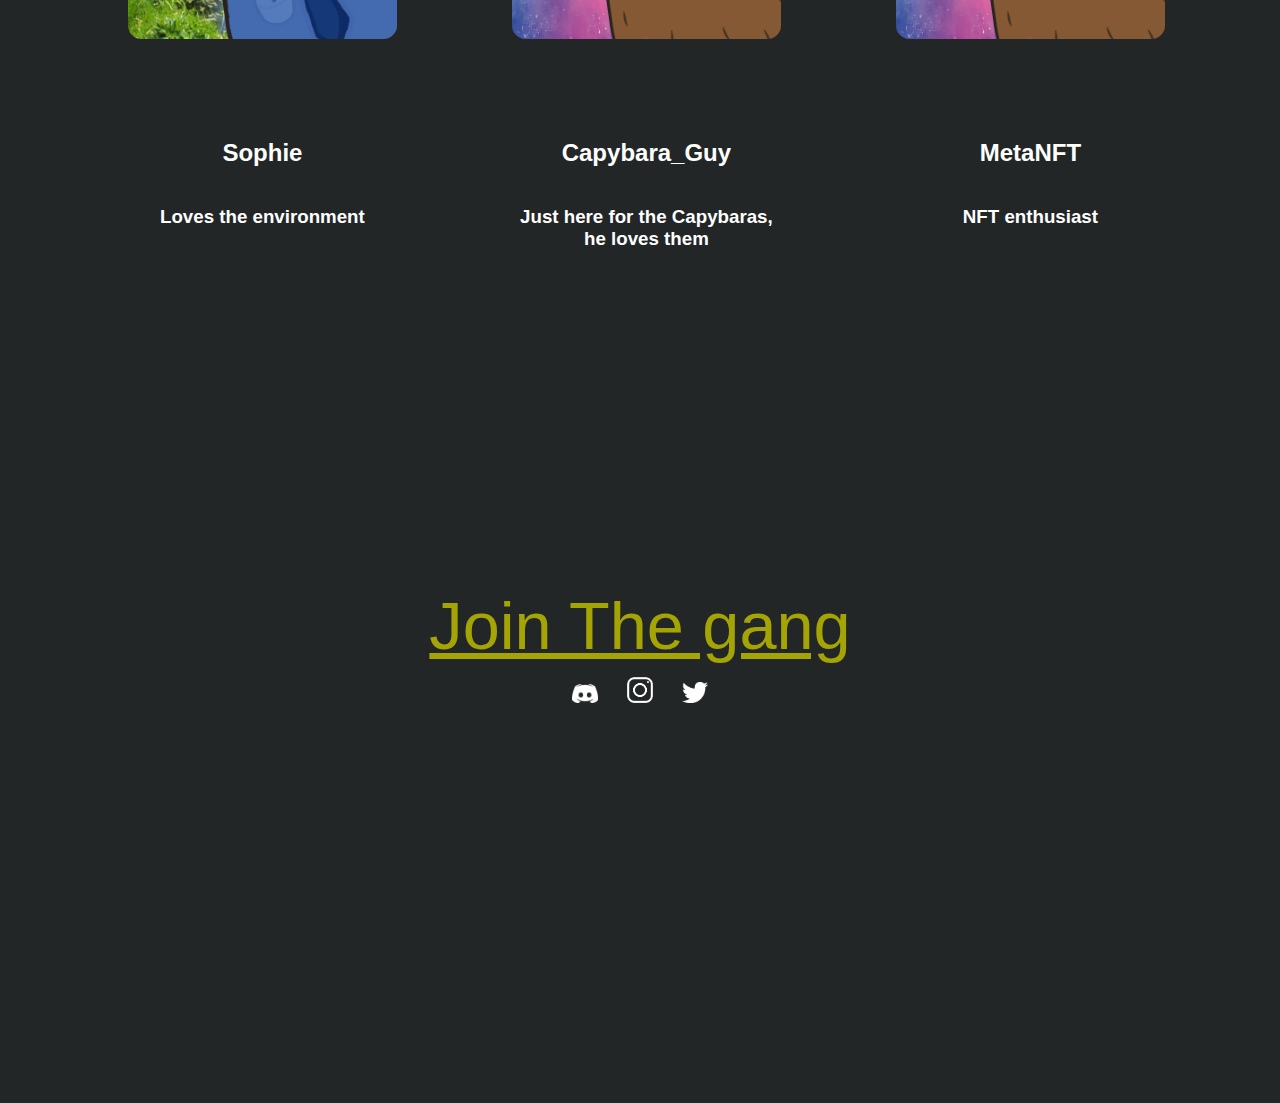
==== commit 1aa27f92: "mejora menu mobil" ====
--- a/english.html
+++ b/english.html
@@ -13,7 +13,7 @@
 
         <div class="mobile-container" id="home">
             <div class="topnav">
-                <a href="#home" class="active">Logo</a>
+                <a href="#home" class="active">The Fauna Gang</a>
                 <div id="myLinks">
                     <a href="#AU">About Us</a>
                     <a href="#Road">Roadmap</a>
--- a/style.css
+++ b/style.css
@@ -40,7 +40,7 @@
 body{
     top: 0;
     margin: 0 auto;
-    background-color: rgb(1, 68, 63);
+    background-color: rgb(35, 38, 38);
     overflow-x:hidden;
 }
 
@@ -53,25 +53,25 @@
     margin: 0;
     padding: 0;
     overflow: hidden;
-    background-color: rgb(0, 53, 50);
+    background-color: rgb(21, 23, 23);
 }
 .links{
     width: 20%;
     float: left;
     border-bottom-width: 1px;
     border-bottom-style: solid;
-    border-bottom-color: black;
+    border-bottom-color: white;
     
 }
 .links a {
     display: block;
-    color: black;
+    color: white;
     text-align: center;
     padding: 10%;
     text-decoration: none;
 }
 .links a:hover:not(.active) {
-    background-color: rgb(0, 34, 32);
+    background-color: rgb(35, 38, 38);
     color: rgb(164, 164, 4);
   }
 @media (max-width:1200px){
@@ -80,8 +80,15 @@
         width: 100%;
     }
 }
+@media(max-width:1200px){
+    #ulnav{display: none;}
+}
+
+
 /*menu version Mobil*/
 .mobile-container {
+    position: fixed;
+    top: 0;
     width: 100%;
     height: 500px;
     color: white;
@@ -91,7 +98,7 @@
   
   .topnav {
     overflow: hidden;
-    background-color: rgb(0, 53, 50);
+    background-color: rgb(22, 23, 23);
     position: relative;
   }
   
@@ -108,7 +115,7 @@
   }
   
   .topnav a.icon {
-    background: rgb(0, 53, 50);
+    background: rgb(24, 26, 26);
     display: block;
     position: absolute;
     right: 0;
@@ -116,12 +123,12 @@
   }
   
   .topnav a:hover {
-    background-color: rgb(0, 34, 32);
+    background-color: rgb(25, 27, 27);
     color: rgb(164, 164, 4);
   }
   
   .active {
-    background-color:rgb(0, 53, 50) ;
+    background-color:rgb(25, 27, 27) ;
     color: white;
   }
   #menu a:hover {
@@ -140,7 +147,6 @@
 }
 .logosContainer a{
     margin-bottom: 10%;
-
 }
 
 .title{
@@ -155,10 +161,22 @@
     margin-bottom: 5%;
     margin: 1%;
 }
-table {width: 100%;}
 
 @media(max-width:1200px){
-    #ulnav{display: none;}
+    #name_title{
+        width: 100%;
+        text-align: center;
+    }
+    #sites{
+        margin-top: 5%;
+    }
+    .Logos_link{
+        width: 5%;
+    }
+    .title{
+        font-size: 25pt;
+    }
+
 }
 
 /*Foto*/
@@ -326,5 +344,9 @@
     margin: 1%;
 }
 @media (max-width:1200px){
-    .Logos_link2, .Logos_link{width: 20%;}
+    .Logos_link2{
+        width: 5%;
+        margin-top: 5%;
+    }
+    #title2{font-size: 30pt;}
 }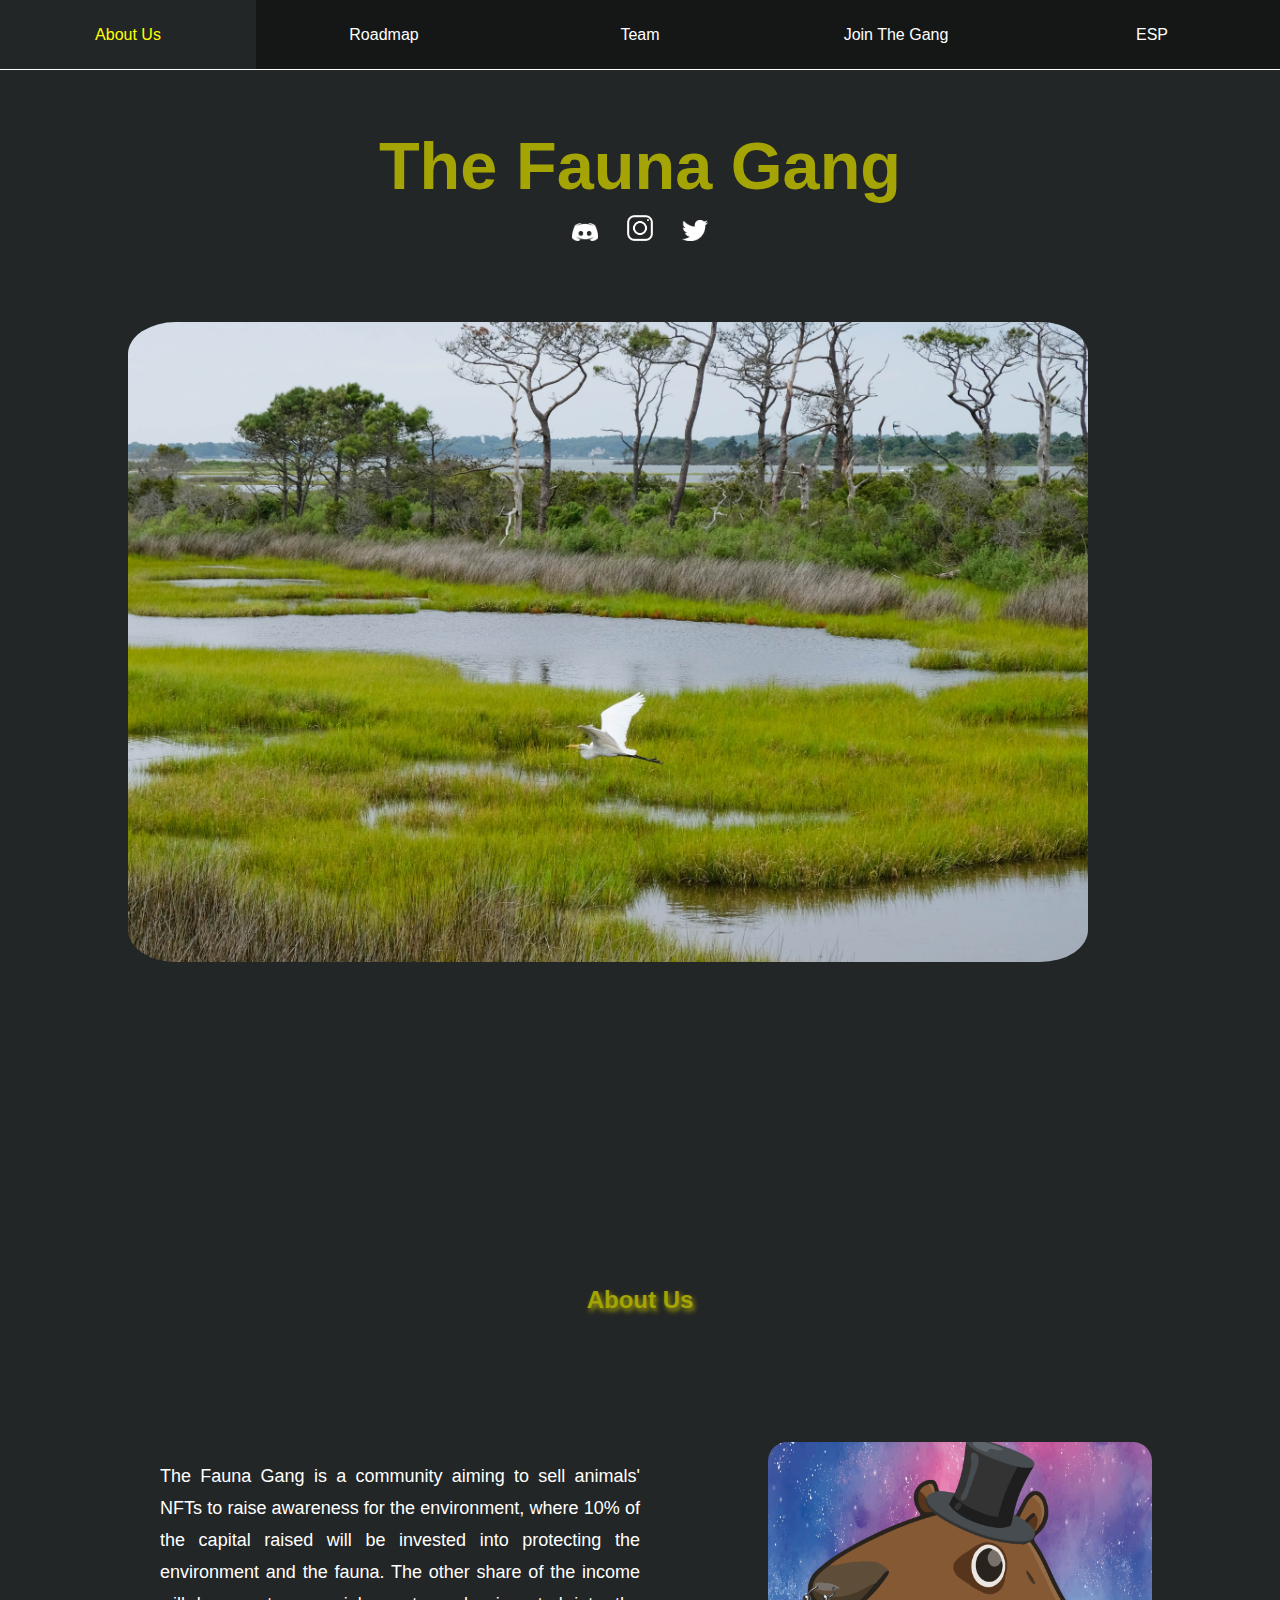
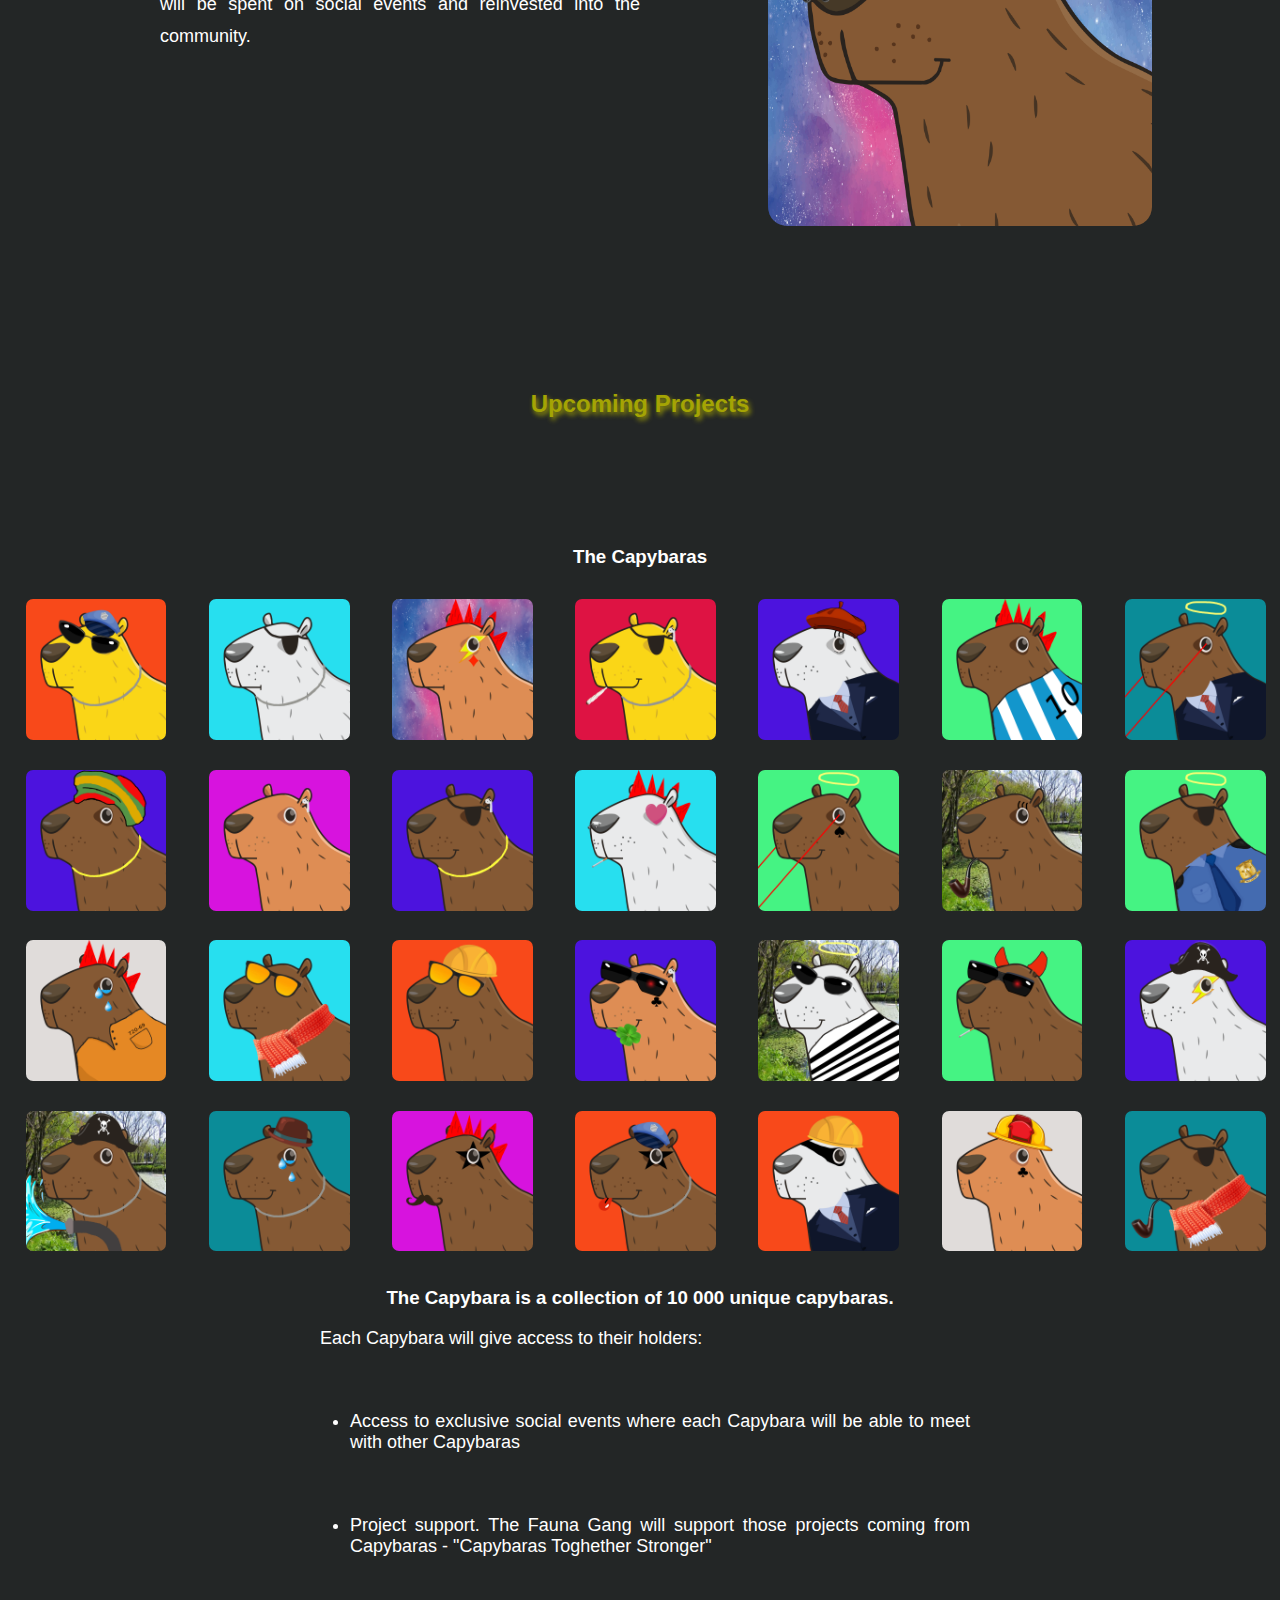
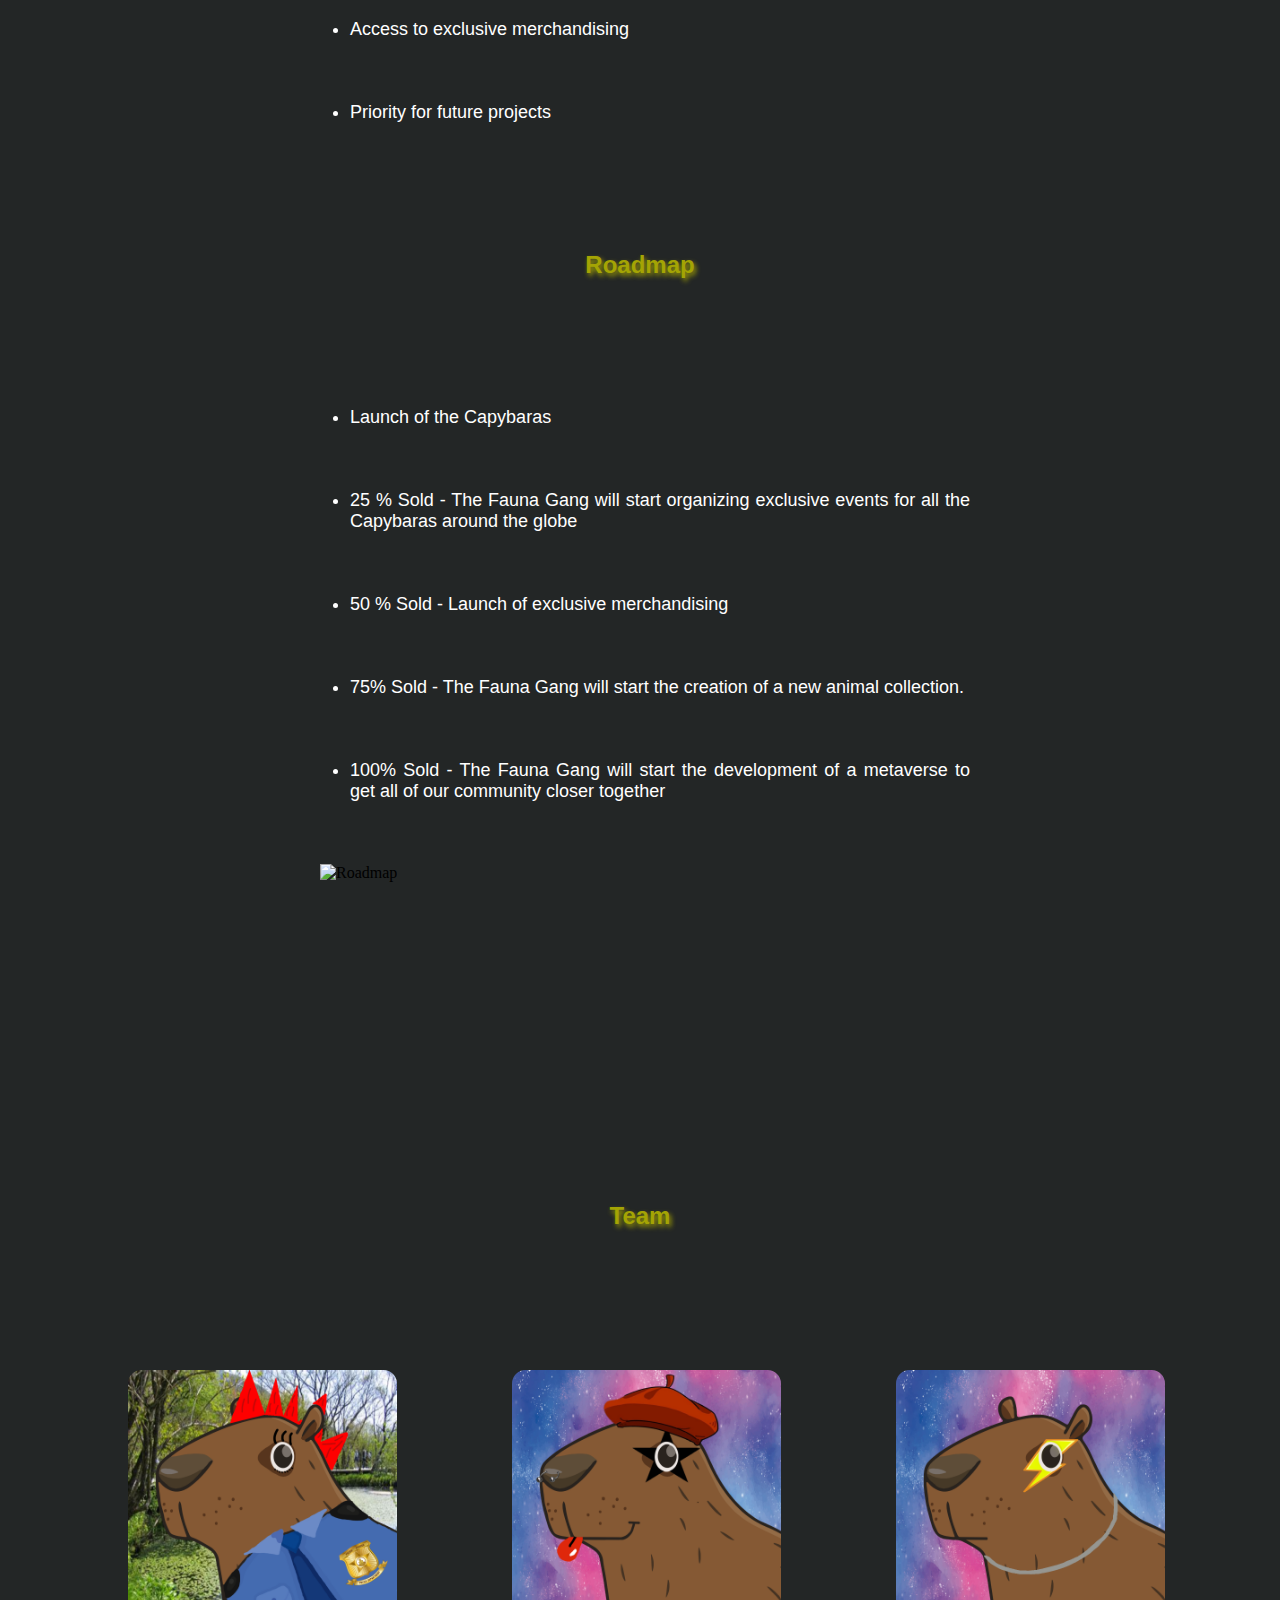
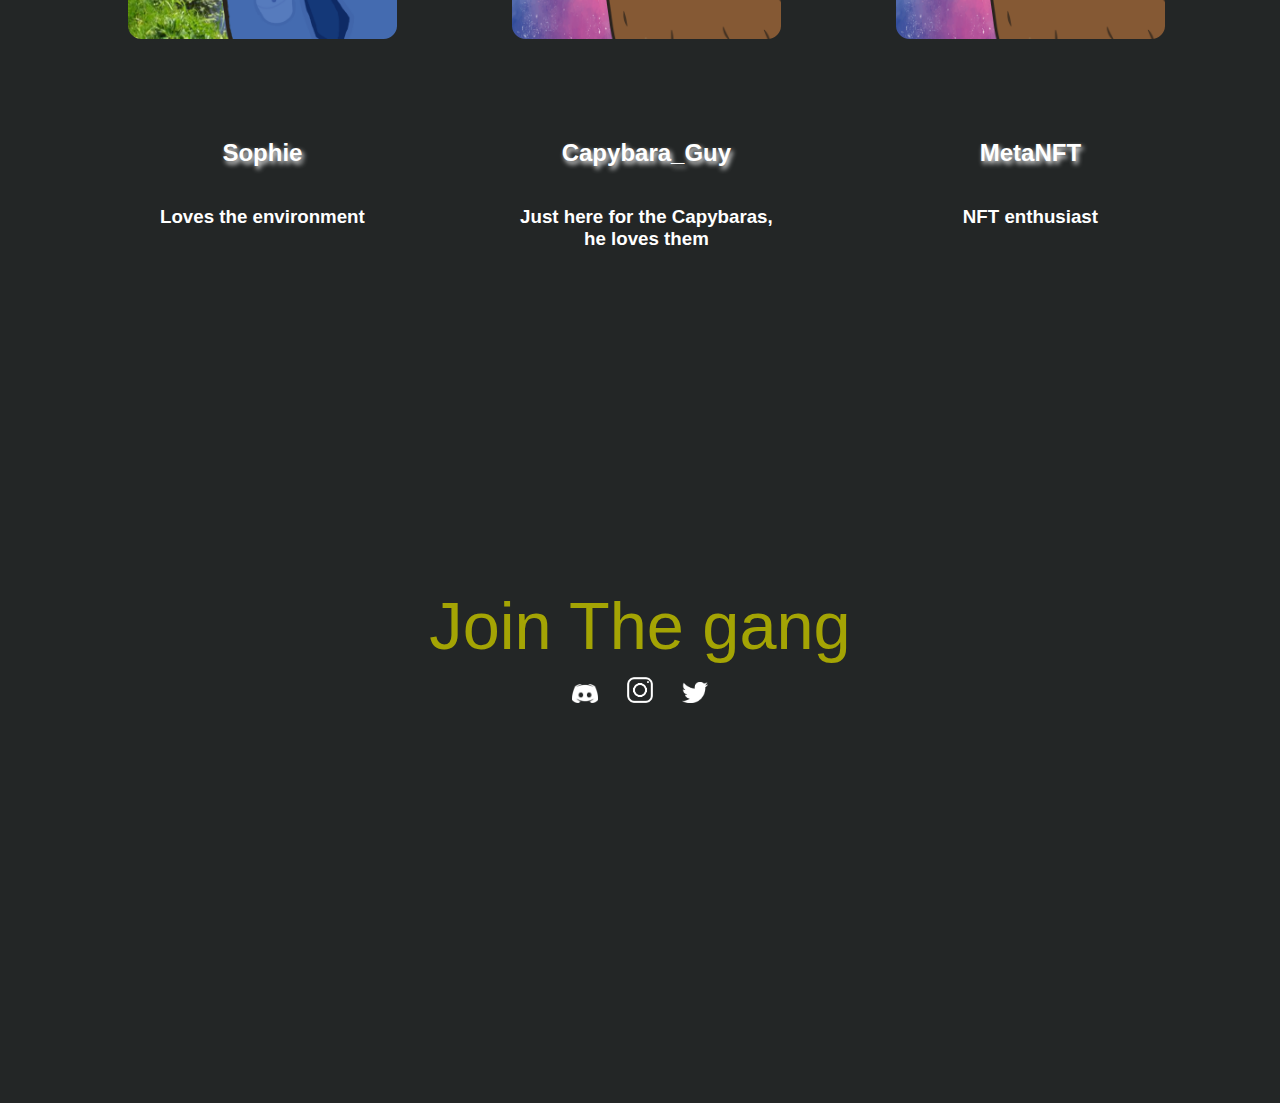
==== commit b5ca297f: "New Keywords" ====
--- a/english.html
+++ b/english.html
@@ -5,12 +5,15 @@
         <link rel="stylesheet" href="style.css">
         <link rel="icon" type="image/png" sizes="32x32" href="images/favicon-32x32.png">
         <meta name="viewport" content="width=device-width">
+        <meta name="keywords" content="Meta, metaverso, 
+        metaverse, Metaverse, Metaverso,meta,The Fauna Gang,the fauna gang, Carpincho,carpincho,capybara,
+        Capybara,NFT,Nft,nft,NFTS,Nfts,nfts,NFTS,Cryptomonedas,cryptomonedas,Criptomonedas,criptomonedas">
     </head>
     <body>
         <!--MENU -->
 
         <!--MENU MOBIL -->
-
+        <div id="home"></div>
         <div class="mobile-container" id="home">
             <div class="topnav">
                 <a href="#home" class="active">The Fauna Gang</a>
@@ -45,10 +48,14 @@
         <!--PAGINAS WEBS-->
 
         <div class="logosContainer">
-            <h1 class="title">The Fauna Gang</h1>
+            <div id="name_title">
+                <h1 class="title">The Fauna Gang</h1>
+            </div>
+            <div id="sites">
             <a href="https://discord.gg/Vk7RZU7Qtj" target="_blank"><img class = "Logos_link" src="images/discord.png" alt="Discord"></a>
             <a href="https://instagram.com/thefaunagang" target="_blank"><img class = "Logos_link" src="images/Instagram.png" alt="Instagram"></a>
             <a href="https://twitter.com/TheFaunaGang" target="_blank" ><img  class = "Logos_link" src="images/Twitter.png" alt="Twitter"></a>
+            </div>
         </div>
         
         <!--IMAGEN DE HUMEDALES-->
@@ -107,7 +114,7 @@
             <img class = "sample" src="images/391.png" alt="Capibara">
             </div>
         <h3>The Capybara is a collection of 10 000 unique capybaras.</h3>
-        <p>Each Capybara will give access to the holders:</p>
+        <p id ="intro_capybara_benefit">Each Capybara will give access to their holders:</p>
 
             <ul>
                 <li class="CapybaraBenefit">Access to exclusive social events where
@@ -184,7 +191,7 @@
 
         <div id="logosContainer2">
             <div>
-                <a id="title2" href="https://discord.gg/Vk7RZU7Qtj" target="_blank" ><h2 id="JTG" style="font-size: 18pt ;"></h2> Join The gang</h2></a>
+                <a id="title2" href="https://discord.gg/Vk7RZU7Qtj" target="_blank" ><h2 id="JTG"></h2> Join The gang</h2></a>
             </div>
             <a href="https://discord.gg/Vk7RZU7Qtj" target="_blank"><img class = "Logos_link2" src="images/discord.png" alt="Discord"></a>
             <a href="https://instagram.com/thefaunagang" target="_blank"><img class = "Logos_link2" src="images/Instagram.png" alt="Instagram"></a>
--- a/style.css
+++ b/style.css
@@ -12,9 +12,12 @@
     font-family:'HelveticaNowDisplay-Bold', 'HelveticaNowDisplay-Regular', 'Lucida Sans Unicode', 'Lucida Grande', 'Lucida Sans', Arial, sans-serif;
 }
 
-h1,h2,h3 {color: white; text-align: center;}
+h1,h3 {color: white; text-align: center;}
 h2 {
+    color: rgb(164, 164, 4);
     margin-top: 25%;
+    text-shadow: 2px 3px 5px;
+    text-align: center;
     margin-bottom: 10%;
 }
 
@@ -33,7 +36,7 @@
 
 /*Links*/
 a{color: white;}
-a:hover {color: rgb(164, 164, 4);}
+a:hover {color: rgb(255, 255, 4);}
 
 
 /*body*/
@@ -72,7 +75,7 @@
 }
 .links a:hover:not(.active) {
     background-color: rgb(35, 38, 38);
-    color: rgb(164, 164, 4);
+    color: rgb(255, 255, 4);;
   }
 @media (max-width:1200px){
     .links{
@@ -107,7 +110,7 @@
   }
   
   .topnav a {
-    color: white;
+    color: rgb(164, 164, 4) ;;
     padding: 14px 16px;
     text-decoration: none;
     font-size: 17px;
@@ -124,15 +127,14 @@
   
   .topnav a:hover {
     background-color: rgb(25, 27, 27);
-    color: rgb(164, 164, 4);
+    color: rgb(255, 255, 4);;
   }
   
   .active {
     background-color:rgb(25, 27, 27) ;
-    color: white;
+    color: rgb(164, 164, 4) ;;
   }
   #menu a:hover {
-    background-color: rgb(164, 164, 4);
     color:rgb(164, 164, 4) ;
   }
  @media(min-width:1200px){
@@ -175,6 +177,7 @@
     }
     .title{
         font-size: 25pt;
+        margin-top: 20%;
     }
 
 }
@@ -227,6 +230,7 @@
     } 
     #description > p{
         margin-right: 25%;
+        text-align: center;
     }
     #image_about_us{
         width: 100%;
@@ -240,6 +244,7 @@
     margin-left: 2%;
     margin-top: 1%;
     border-radius: 5%;
+    
 }
 @media (max-width:1200px){
     .sample{
@@ -261,6 +266,17 @@
     color: white; text-align:justify;
 }
 
+@media(max-width:1200px){
+    .CapybaraBenefit{
+        text-align: left;
+        margin-left: 15%;
+    }
+    #intro_capybara_benefit{
+        margin-left: 10%;
+        text-align: left;
+    }
+}
+
 /*Roadmap*/
 .Roadmap {
     margin-bottom: 5%;
@@ -273,6 +289,8 @@
 
 @media (max-width:1200px) {
     p {font-size: larger;}
+    .Roadmap{text-align: left;
+    margin-left: 15%;}
 }
 
 /*Team*/
@@ -336,6 +354,7 @@
     font-size: 50pt;
     height: 30px;
     text-align: center;
+    text-decoration: none;
 }
 
 .Logos_link2 {
